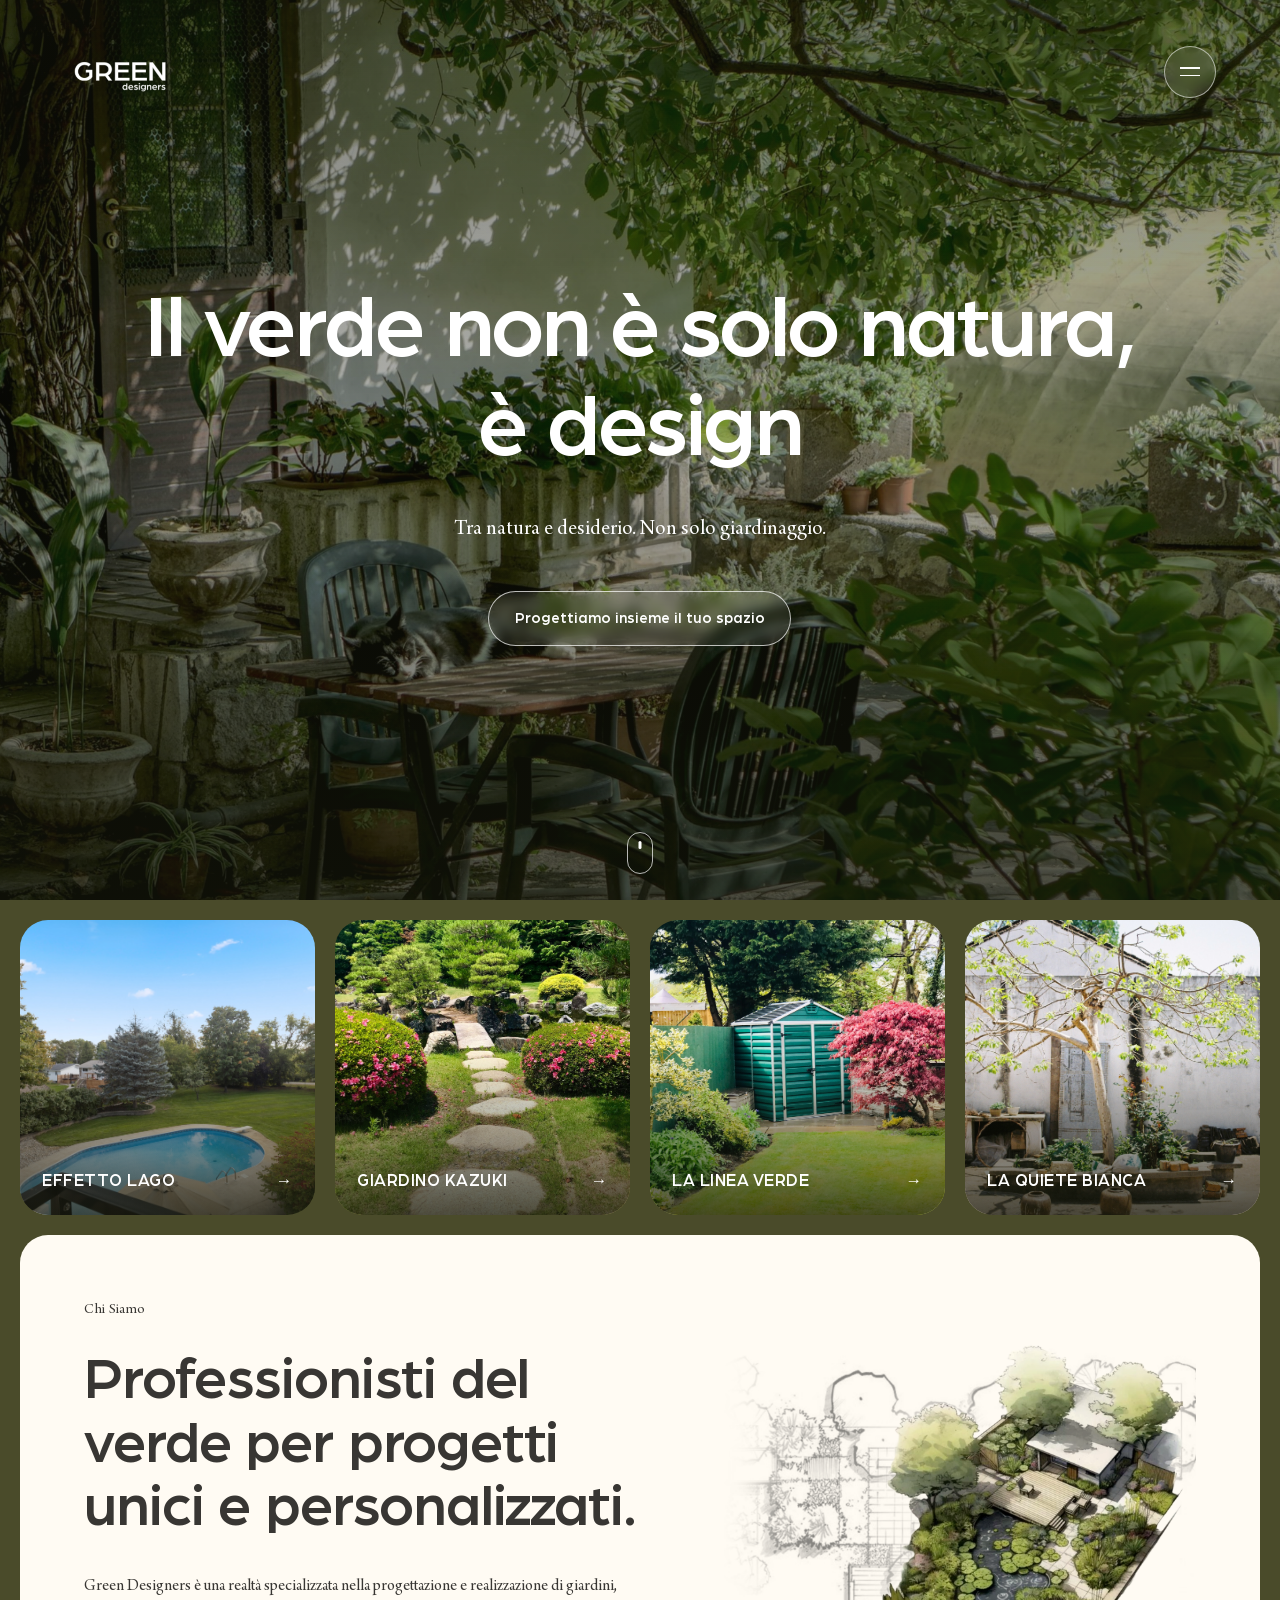
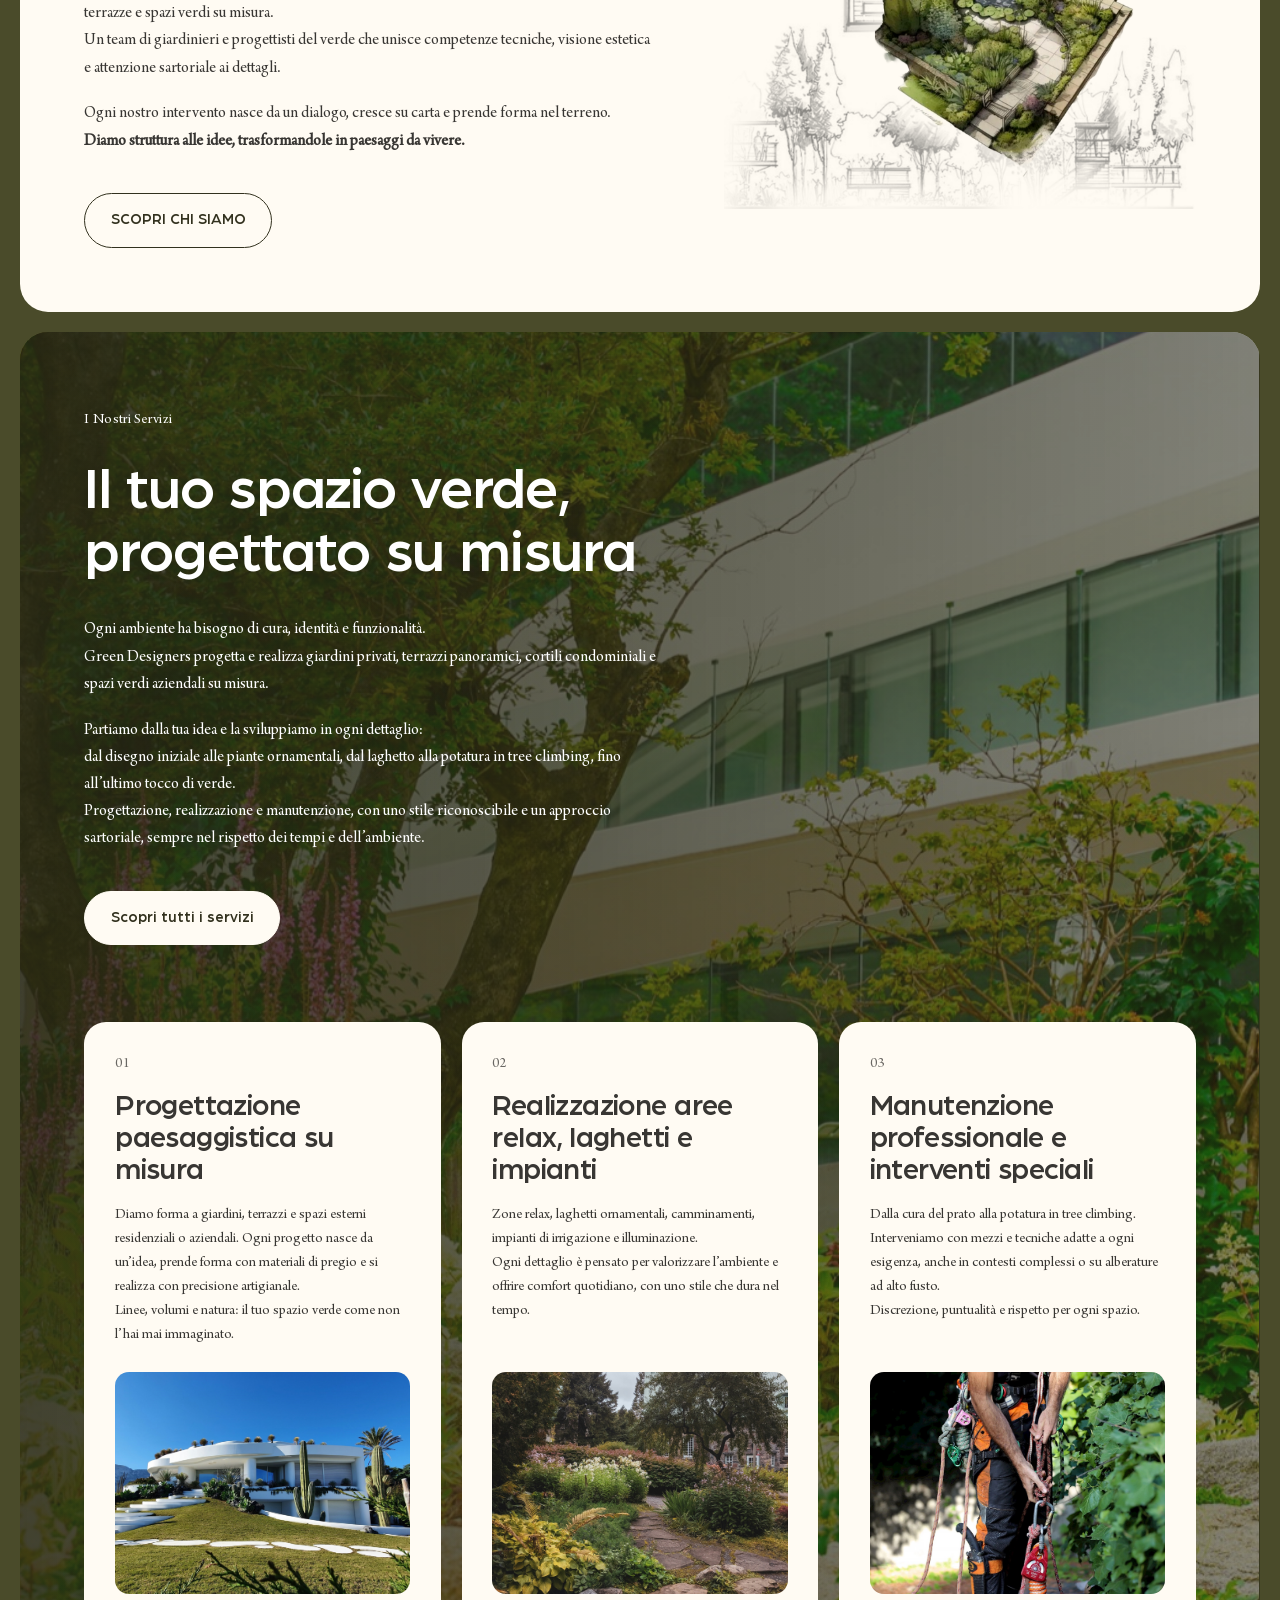
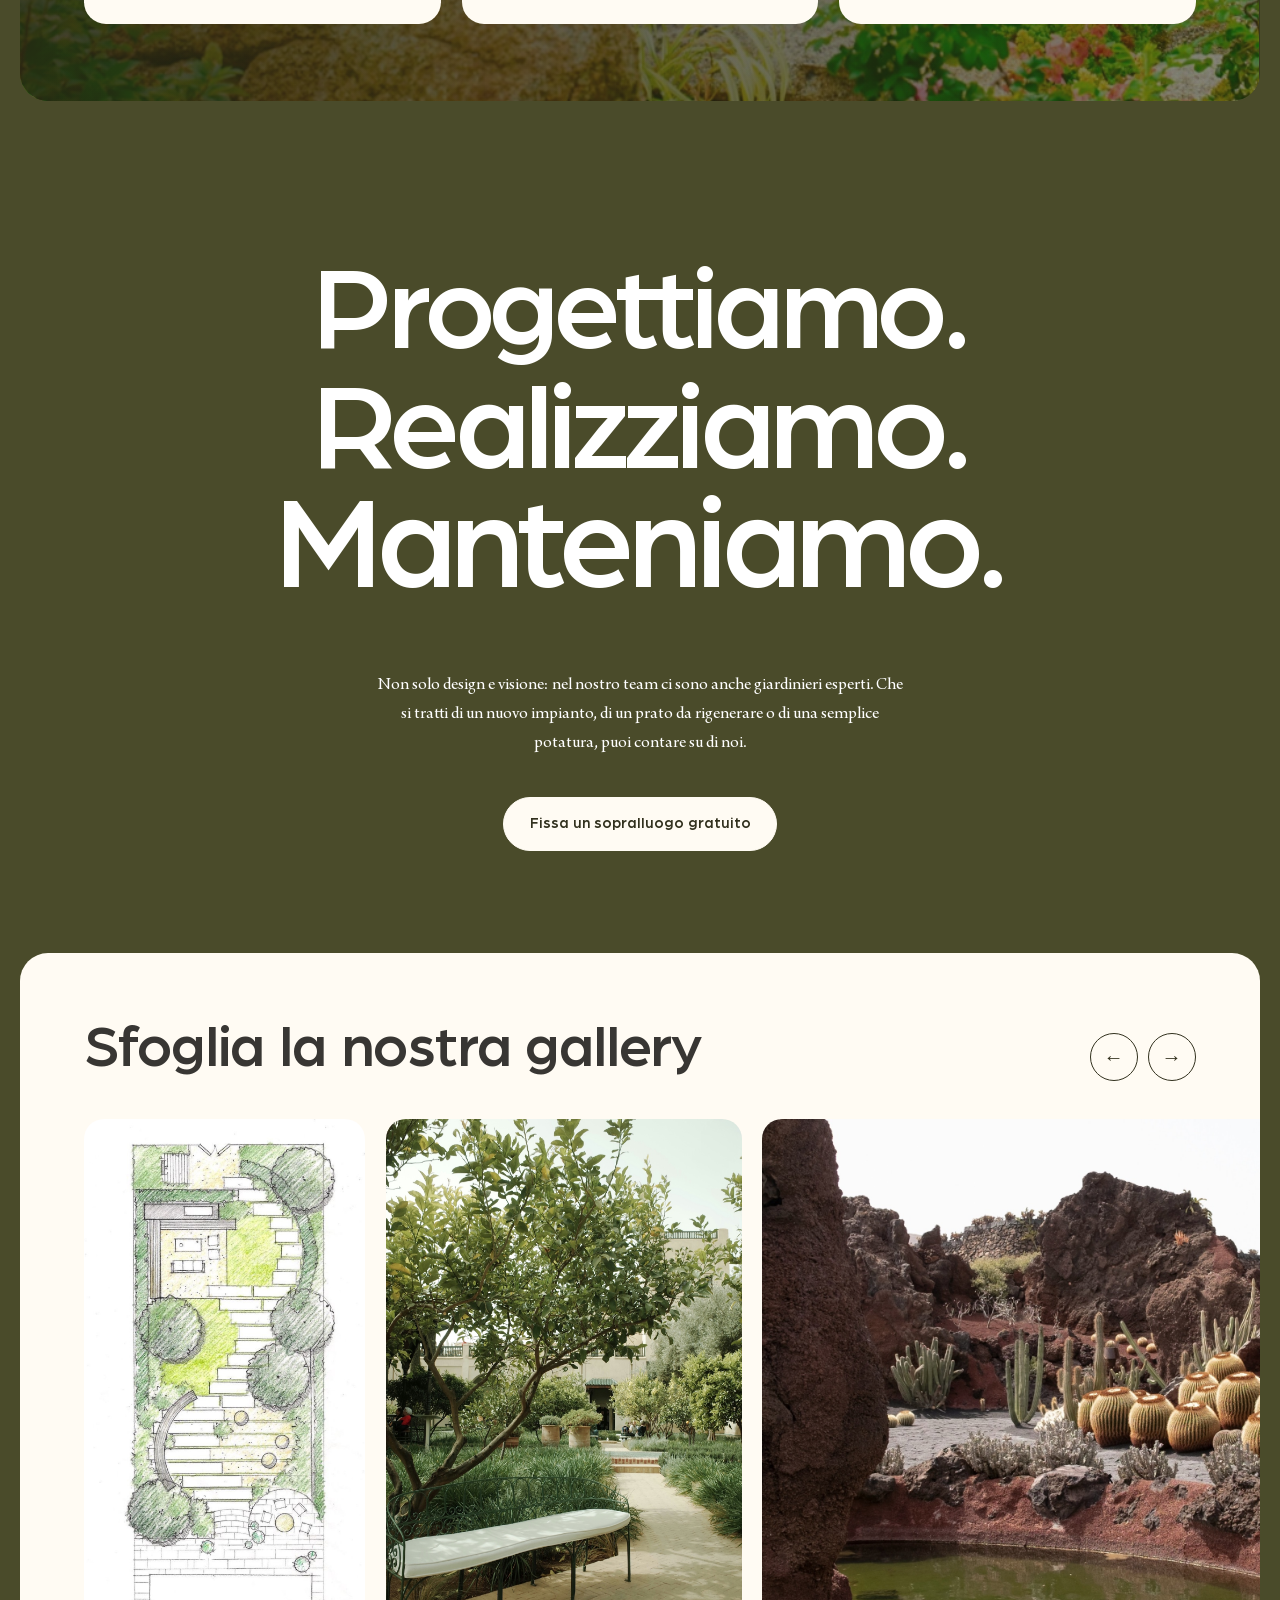
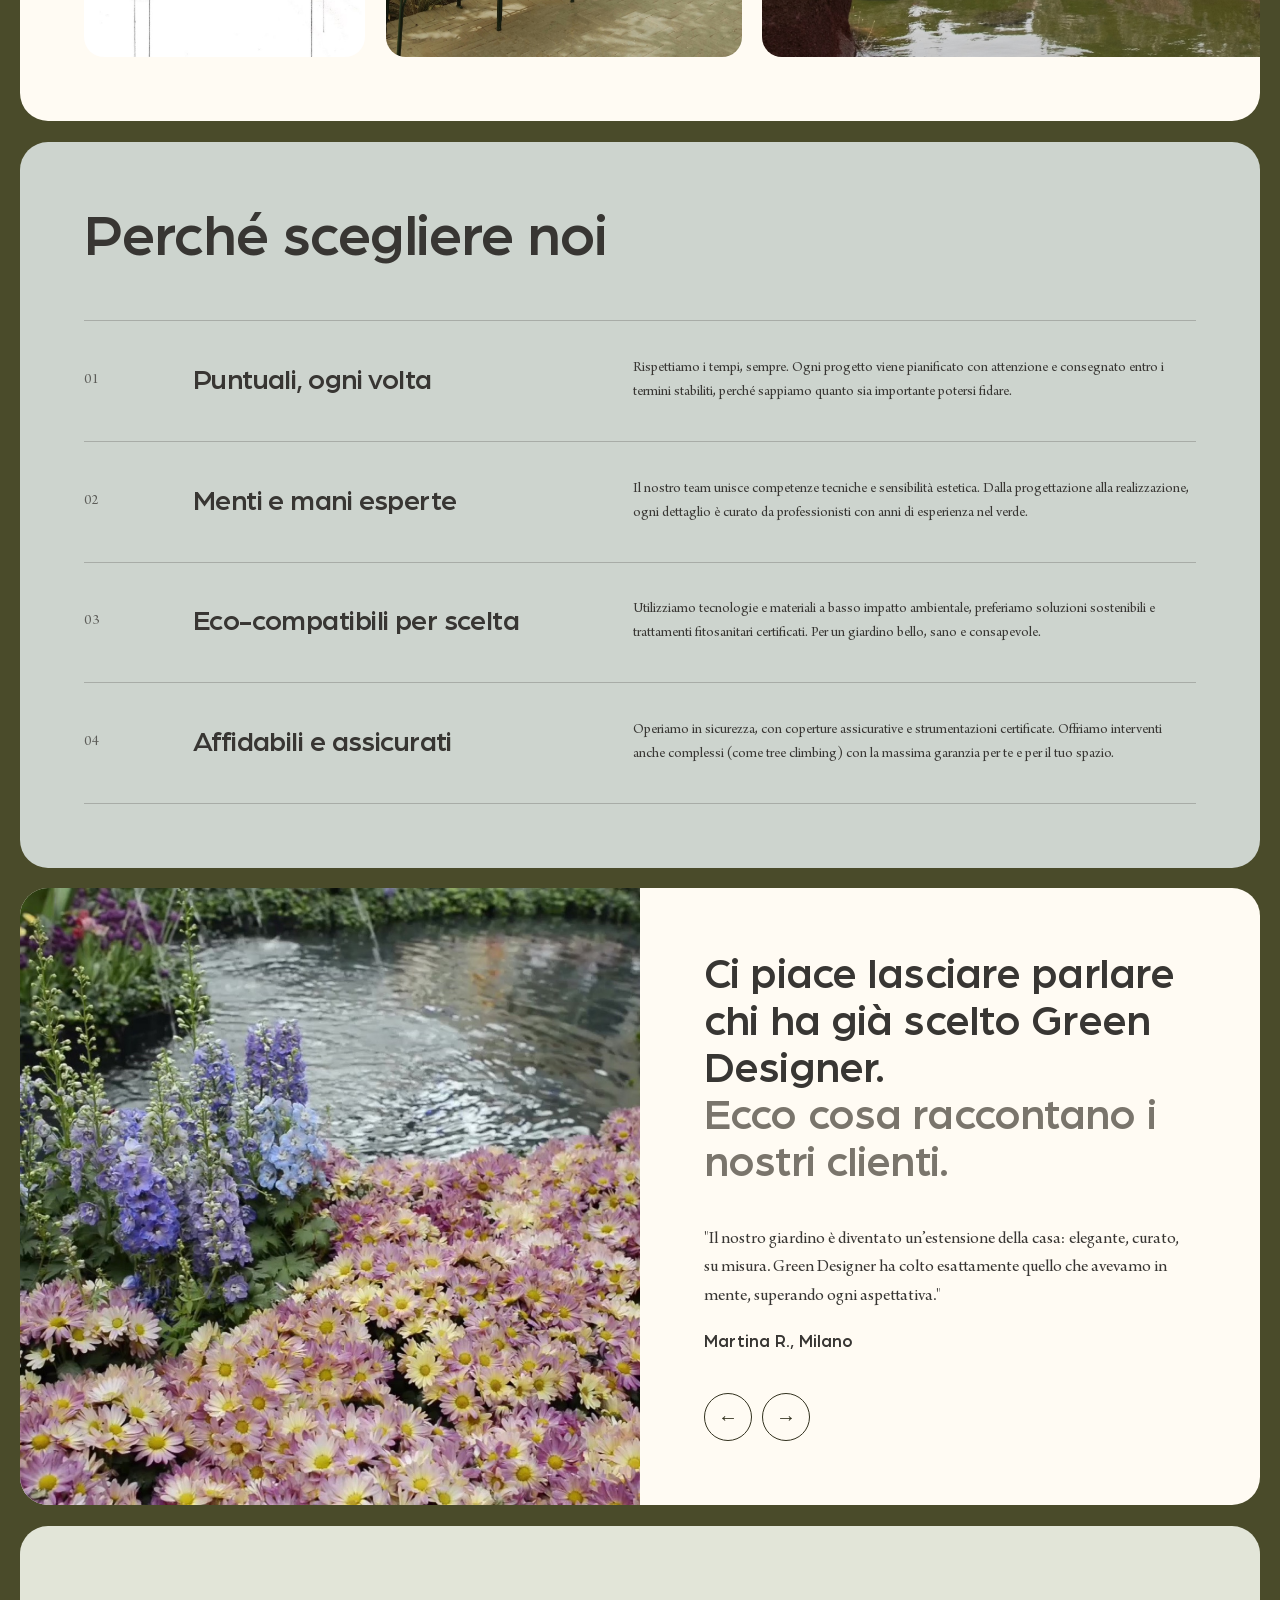
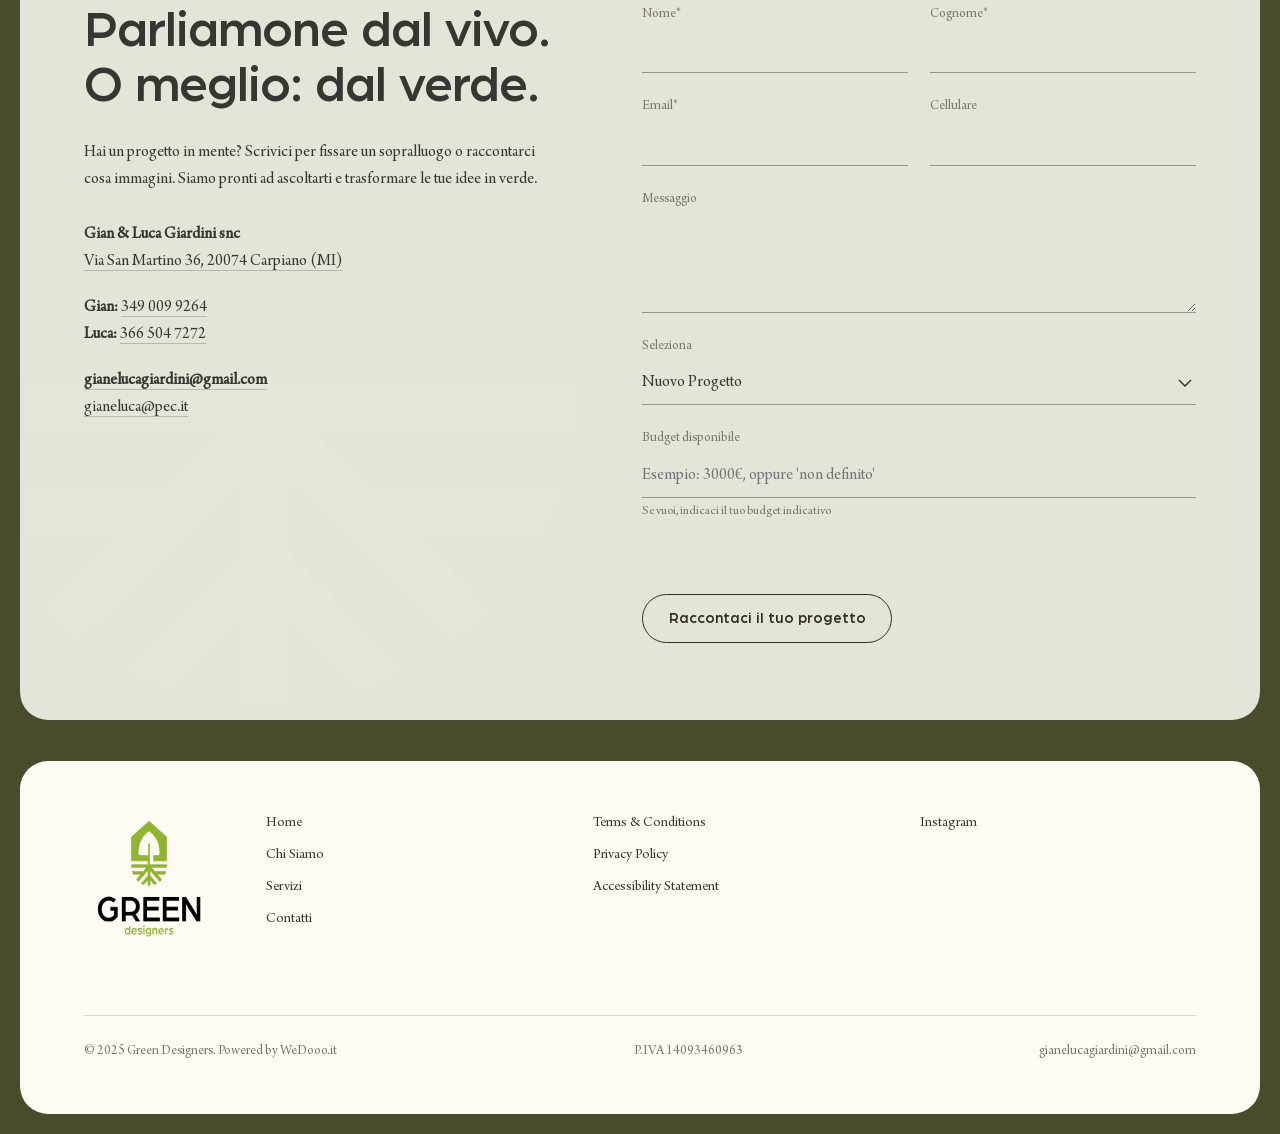
==== index.html @ 31ceeb99 "Sito Green Designers: copia modernizzata del sito Wix Co-Authored-By: Claude Sonnet 5.5 <noreply@ant" ====
<!doctype html>
<html lang="it">
<head>
<meta charset="utf-8">
<meta name="viewport" content="width=device-width, initial-scale=1">
<title>Home | Gian&amp;Luca Green Designers</title>
<meta name="description" content="Il verde non è solo natura, è design. Progettazione, realizzazione e manutenzione di giardini, terrazze e spazi verdi su misura a Milano e provincia.">
<meta name="theme-color" content="#32311e">
<meta property="og:title" content="Home | Gian&amp;Luca Green Designers">
<meta property="og:description" content="Il verde non è solo natura, è design. Progettazione, realizzazione e manutenzione di giardini, terrazze e spazi verdi su misura a Milano e provincia.">
<meta property="og:type" content="website">
<meta property="og:locale" content="it_IT">
<link rel="icon" type="image/png" href="assets/img/logo-colori.png">
<link rel="preload" href="assets/fonts/arboria-medium.woff2" as="font" type="font/woff2" crossorigin>
<link rel="preload" href="assets/fonts/arno-pro-subhead.woff2" as="font" type="font/woff2" crossorigin>
<link rel="stylesheet" href="assets/css/style.css">
</head>
<body class="home">
<a class="skip" href="#main">Passa al contenuto principale</a>

<header class="site-header" data-header>
  <a class="brand" href="index.html" aria-label="Green Designers – Home"><img src="assets/img/logo-bianco.png" alt="Green Designers" width="237" height="237"></a>
  <button class="burger" type="button" aria-label="Apri il menu" aria-expanded="false" aria-controls="menu" data-burger><span></span><span></span></button>
</header>
<nav class="menu" id="menu" aria-label="Menu principale" aria-hidden="true" data-menu>
  <ul>
    <li style="--i:0"><a href="index.html" aria-current="page">Home</a></li>
    <li style="--i:1"><a href="chi-siamo.html">Chi Siamo</a></li>
    <li style="--i:2"><a href="servizi.html">Servizi</a></li>
    <li style="--i:3"><a href="contatti.html">Contatti</a></li>
  </ul>
  <div class="menu-foot">
    <a href="tel:+393490099264">Gian · 349 009 9264</a>
    <a href="tel:+393665047272">Luca · 366 504 7272</a>
    <a href="mailto:gianelucagiardini@gmail.com">gianelucagiardini@gmail.com</a>
  </div>
</nav>
<main id="main">

<section class="hero" data-hero>
  <img class="hero-bg" src="assets/img/hero.jpg" alt="" fetchpriority="high" data-parallax="0.25">
  <div class="hero-shade"></div>
  <div class="hero-in">
    <h1><span class="line"><span>Il verde non è solo natura,</span></span> <span class="line"><span>è design</span></span></h1>
    <p class="hero-sub">Tra natura e desiderio. Non solo giardinaggio.</p>
    <a class="btn btn-outline" href="#contatti">Progettiamo insieme il tuo spazio</a>
  </div>
  <a class="scroll-cue" href="#progetti" aria-label="Scorri verso il basso"><span></span></a>
</section>

<section class="projects" id="progetti">
  <ul class="project-grid">
    <li data-reveal style="--d:0ms"><a class="project-card" href="progetti/effetto-lago.html"><img src="assets/img/progetto-effetto-lago.jpg" alt="Piscina interrata immersa nel giardino di una villa" loading="lazy"><span class="project-label">EFFETTO LAGO</span></a></li>
    <li data-reveal style="--d:90ms"><a class="project-card" href="progetti/giardino-kazuki.html"><img src="assets/img/progetto-giardino-kazuki.jpg" alt="Camminamento di pietre in un giardino di ispirazione giapponese" loading="lazy"><span class="project-label">GIARDINO KAZUKI</span></a></li>
    <li data-reveal style="--d:180ms"><a class="project-card" href="progetti/la-linea-verde.html"><img src="assets/img/progetto-linea-verde.jpg" alt="Giardino residenziale con casetta verde, acero rosso e aiuola" loading="lazy"><span class="project-label">LA LINEA VERDE</span></a></li>
    <li data-reveal style="--d:270ms"><a class="project-card" href="progetti/la-quiete-bianca.html"><img src="assets/img/progetto-quiete-bianca.jpg" alt="Corte rurale con muri bianchi, vasi e anfore" loading="lazy"><span class="project-label">LA QUIETE BIANCA</span></a></li>
  </ul>
</section>

<section class="about" id="chi-siamo">
  <div class="about-card">
    <div class="about-text">
      <p class="eyebrow" data-reveal>Chi Siamo</p>
      <h2 class="display" data-reveal style="--d:80ms">Professionisti del verde per progetti unici e personalizzati.</h2>
      <div class="prose" data-reveal style="--d:160ms">
        <p>Green Designers è una realtà specializzata nella progettazione e realizzazione di giardini, terrazze e spazi verdi su misura.<br>Un team di giardinieri e progettisti del verde che unisce competenze tecniche, visione estetica e attenzione sartoriale ai dettagli.</p>
        <p>Ogni nostro intervento nasce da un dialogo, cresce su carta e prende forma nel terreno.<br><strong>Diamo struttura alle idee, trasformandole in paesaggi da vivere.</strong></p>
      </div>
      <a class="btn btn-outline-dark" href="chi-siamo.html" data-reveal style="--d:240ms">SCOPRI CHI SIAMO</a>
    </div>
    <figure class="about-art" data-reveal><img src="assets/img/schizzo-progetto.png" alt="Schizzo acquerellato del progetto di un giardino" loading="lazy"></figure>
  </div>
</section>

<section class="services" id="servizi">
  <img class="services-bg" src="assets/img/servizi-sfondo.jpg" alt="" loading="lazy" data-parallax="0.12">
  <div class="services-shade"></div>
  <div class="services-in">
    <div class="services-head">
      <p class="eyebrow" data-reveal>I Nostri Servizi</p>
      <h2 class="display" data-reveal style="--d:80ms">Il tuo spazio verde, progettato su misura</h2>
      <div class="prose" data-reveal style="--d:160ms">
        <p>Ogni ambiente ha bisogno di cura, identità e funzionalità.<br>Green Designers progetta e realizza giardini privati, terrazzi panoramici, cortili condominiali e spazi verdi aziendali su misura.</p>
        <p>Partiamo dalla tua idea e la sviluppiamo in ogni dettaglio:<br>dal disegno iniziale alle piante ornamentali, dal laghetto alla potatura in tree climbing, fino all’ultimo tocco di verde.<br>Progettazione, realizzazione e manutenzione, con uno stile riconoscibile e un approccio sartoriale, sempre nel rispetto dei tempi e dell’ambiente.</p>
      </div>
      <a class="btn btn-light" href="servizi.html" data-reveal style="--d:240ms">Scopri tutti i servizi</a>
    </div>
    <div class="service-cards">
      <article class="service-card" data-reveal>
        <span class="num">01</span>
        <h3>Progettazione paesaggistica su misura</h3>
        <p>Diamo forma a giardini, terrazzi e spazi esterni residenziali o aziendali. Ogni progetto nasce da un’idea, prende forma con materiali di pregio e si realizza con precisione artigianale.<br>Linee, volumi e natura: il tuo spazio verde come non l’hai mai immaginato.</p>
        <img src="assets/img/card-progettazione.jpg" alt="Villa moderna con giardino progettato su misura" loading="lazy">
      </article>
      <article class="service-card" data-reveal style="--d:100ms">
        <span class="num">02</span>
        <h3>Realizzazione aree relax, laghetti e impianti</h3>
        <p>Zone relax, laghetti ornamentali, camminamenti, impianti di irrigazione e illuminazione.<br>Ogni dettaglio è pensato per valorizzare l’ambiente e offrire comfort quotidiano, con uno stile che dura nel tempo.</p>
        <img src="assets/img/card-relax.jpg" alt="Sentiero in pietra tra aiuole fiorite" loading="lazy">
      </article>
      <article class="service-card" data-reveal style="--d:200ms">
        <span class="num">03</span>
        <h3>Manutenzione professionale e interventi speciali</h3>
        <p>Dalla cura del prato alla potatura in tree climbing. Interveniamo con mezzi e tecniche adatte a ogni esigenza, anche in contesti complessi o su alberature ad alto fusto.<br>Discrezione, puntualità e rispetto per ogni spazio.</p>
        <img src="assets/img/card-tree-climbing.jpg" alt="Operatore in tree climbing con imbracatura" loading="lazy">
      </article>
    </div>
  </div>
</section>

<section class="trio" data-trio>
  <div class="trio-words" aria-label="Progettiamo. Realizziamo. Manteniamo.">
    <h2 class="t1" data-trio-line>Progettiamo.</h2>
    <h2 class="t2" data-trio-line>Realizziamo.</h2>
    <h2 class="t3" data-trio-line>Manteniamo.</h2>
  </div>
  <p class="trio-text" data-reveal>Non solo design e visione: nel nostro team ci sono anche giardinieri esperti. Che si tratti di un nuovo impianto, di un prato da rigenerare o di una semplice potatura, puoi contare su di noi.</p>
  <a class="btn btn-light" href="#contatti" data-reveal style="--d:100ms">Fissa un sopralluogo gratuito</a>
</section>

<section class="gallery" id="gallery">
  <div class="gallery-head">
    <h2 class="display" data-reveal>Sfoglia la nostra gallery</h2>
    <div class="arrows">
      <button type="button" class="arrow" aria-label="Foto precedenti" data-gprev>←</button>
      <button type="button" class="arrow" aria-label="Foto successive" data-gnext>→</button>
    </div>
  </div>
  <div class="gallery-track" data-gallery tabindex="0" aria-label="Galleria di giardini realizzati">
    <figure><img src="assets/img/gallery-01.jpg" alt="Giardino realizzato da Green Designers, foto 1" loading="lazy" draggable="false"></figure>
    <figure><img src="assets/img/gallery-02.jpg" alt="Giardino realizzato da Green Designers, foto 2" loading="lazy" draggable="false"></figure>
    <figure><img src="assets/img/gallery-03.jpg" alt="Giardino realizzato da Green Designers, foto 3" loading="lazy" draggable="false"></figure>
    <figure><img src="assets/img/gallery-04.jpg" alt="Giardino realizzato da Green Designers, foto 4" loading="lazy" draggable="false"></figure>
    <figure><img src="assets/img/gallery-05.jpg" alt="Giardino realizzato da Green Designers, foto 5" loading="lazy" draggable="false"></figure>
    <figure><img src="assets/img/gallery-06.jpg" alt="Giardino realizzato da Green Designers, foto 6" loading="lazy" draggable="false"></figure>
    <figure><img src="assets/img/gallery-07.jpg" alt="Giardino realizzato da Green Designers, foto 7" loading="lazy" draggable="false"></figure>
    <figure><img src="assets/img/gallery-08.jpg" alt="Giardino realizzato da Green Designers, foto 8" loading="lazy" draggable="false"></figure>
    <figure><img src="assets/img/gallery-09.jpg" alt="Giardino realizzato da Green Designers, foto 9" loading="lazy" draggable="false"></figure>
    <figure><img src="assets/img/gallery-10.jpg" alt="Giardino realizzato da Green Designers, foto 10" loading="lazy" draggable="false"></figure>
    <figure><img src="assets/img/gallery-11.jpg" alt="Giardino realizzato da Green Designers, foto 11" loading="lazy" draggable="false"></figure>
  </div>
</section>

<section class="why" id="perche">
  <h2 class="display" data-reveal>Perché scegliere noi</h2>
  <ol class="why-list">
    <li data-reveal><span class="num">01</span><h3>Puntuali, ogni volta</h3><p>Rispettiamo i tempi, sempre. Ogni progetto viene pianificato con attenzione e consegnato entro i termini stabiliti, perché sappiamo quanto sia importante potersi fidare.</p></li>
    <li data-reveal><span class="num">02</span><h3>Menti e mani esperte</h3><p>Il nostro team unisce competenze tecniche e sensibilità estetica. Dalla progettazione alla realizzazione, ogni dettaglio è curato da professionisti con anni di esperienza nel verde.</p></li>
    <li data-reveal><span class="num">03</span><h3>Eco-compatibili per scelta</h3><p>Utilizziamo tecnologie e materiali a basso impatto ambientale, preferiamo soluzioni sostenibili e trattamenti fitosanitari certificati. Per un giardino bello, sano e consapevole.</p></li>
    <li data-reveal><span class="num">04</span><h3>Affidabili e assicurati</h3><p>Operiamo in sicurezza, con coperture assicurative e strumentazioni certificate. Offriamo interventi anche complessi (come tree climbing) con la massima garanzia per te e per il tuo spazio.</p></li>
  </ol>
</section>

<section class="testimonials">
  <div class="testi-media">
    <video src="assets/video/fiori.mp4" poster="assets/img/fiori-poster.jpg" autoplay muted loop playsinline preload="metadata" aria-hidden="true"></video>
  </div>
  <div class="testi-body">
    <h2 class="display" data-reveal>Ci piace lasciare parlare chi ha già scelto Green Designer.<br><span>Ecco cosa raccontano i nostri clienti.</span></h2>
    <div class="quote-slider" data-quotes>
      <blockquote class="quote is-active">
        <p>"Il nostro giardino è diventato un’estensione della casa: elegante, curato, su misura. Green Designer ha colto esattamente quello che avevamo in mente, superando ogni aspettativa."</p>
        <footer>Martina R., Milano</footer>
      </blockquote>
    </div>
    <div class="arrows">
      <button type="button" class="arrow" aria-label="Recensione precedente" data-qprev>←</button>
      <button type="button" class="arrow" aria-label="Recensione successiva" data-qnext>→</button>
    </div>
  </div>
</section>


<section class="contact" id="contatti">
  <img class="contact-mark" src="assets/img/logo-filigrana.png" alt="" loading="lazy" aria-hidden="true">
  <div class="contact-in">
    <div class="contact-text" data-reveal>
      <h2>Parliamone dal vivo.<br>O meglio: dal verde.</h2>
      <p>Hai un progetto in mente? Scrivici per fissare un sopralluogo o raccontarci cosa immagini. Siamo pronti ad ascoltarti e trasformare le tue idee in verde.</p>
      <address>
        <p><strong>Gian &amp; Luca Giardini snc</strong><br><a href="https://www.google.com/maps/place/Via+S.+Martino,+36,+20074+Carpiano+MI/@45.3411237,9.2703061,17z" target="_blank" rel="noopener">Via San Martino 36, 20074 Carpiano (MI)</a></p>
        <p><strong>Gian:</strong> <a href="tel:+393490099264">349 009 9264</a><br><strong>Luca:</strong> <a href="tel:+393665047272">366 504 7272</a></p>
        <p><a href="mailto:gianelucagiardini@gmail.com?subject=Progetto%20-%20Richiesta%20preventivo"><strong>gianelucagiardini@gmail.com</strong></a><br><a href="mailto:gianeluca@pec.it?subject=Richiesta%20informazioni">gianeluca@pec.it</a></p>
      </address>
    </div>
    <div class="contact-form" data-reveal>
<form class="form" data-form novalidate>
  <div class="row">
    <label class="field"><span>Nome*</span><input type="text" name="nome" autocomplete="given-name" required></label>
    <label class="field"><span>Cognome*</span><input type="text" name="cognome" autocomplete="family-name" required></label>
  </div>
  <div class="row">
    <label class="field"><span>Email*</span><input type="email" name="email" autocomplete="email" required></label>
    <label class="field"><span>Cellulare</span><input type="tel" name="cellulare" autocomplete="tel"></label>
  </div>
  <label class="field"><span>Messaggio</span><textarea name="messaggio" rows="3"></textarea></label>
  <label class="field"><span>Seleziona</span>
    <select name="tipo">
      <option>Nuovo Progetto</option>
      <option>Progettazione paesaggistica e su misura</option>
      <option>Realizzazione laghetti, camminamenti e aree relax</option>
      <option>Manutenzione ordinaria e straordinaria</option>
      <option>Abbattimenti e potature speciali in tree climbing</option>
      <option>Trattamenti fitosanitari certificati</option>
      <option>Posa e fornitura di piante ornamentali</option>
      <option>Impianti di irrigazione e illuminazione</option>
      <option>Altro</option>
    </select>
  </label>
  <label class="field"><span>Budget disponibile</span><input type="text" name="budget" placeholder="Esempio: 3000€, oppure 'non definito'"><small>Se vuoi, indicaci il tuo budget indicativo</small></label>
  <p class="form-msg" role="status" aria-live="polite" data-formmsg></p>
  <button class="btn btn-outline-dark" type="submit">Raccontaci il tuo progetto</button>
</form></div>
  </div>
</section>

</main>

<footer class="footer">
  <div class="footer-card">
    <a class="footer-logo" href="index.html" aria-label="Green Designers – Home"><img src="assets/img/logo-colori.png" alt="Green Designers" width="152" height="152" loading="lazy"></a>
    <ul class="footer-col">
      <li><a href="index.html">Home</a></li><li><a href="chi-siamo.html">Chi Siamo</a></li><li><a href="servizi.html">Servizi</a></li><li><a href="contatti.html">Contatti</a></li>
    </ul>
    <ul class="footer-col">
      <li><a href="terms-and-conditions.html">Terms &amp; Conditions</a></li>
      <li><a href="privacy-policy.html">Privacy Policy</a></li>
      <li><a href="accessibility-statement.html">Accessibility Statement</a></li>
    </ul>
    <ul class="footer-col">
      <li><a href="https://www.instagram.com/" target="_blank" rel="noopener">Instagram</a></li>
    </ul>
    <div class="footer-legal">
      <span>© 2025 Green Designers. Powered by <a href="https://www.wedooo.it/" target="_blank" rel="noopener">WeDooo.it</a></span>
      <span>P.IVA 14093460963</span>
      <a href="mailto:gianelucagiardini@gmail.com">gianelucagiardini@gmail.com</a>
    </div>
  </div>
</footer>
<script src="assets/js/main.js" defer></script>
</body>
</html>
---- assets/css/style.css ----
@font-face{font-family:"Arboria";src:url("../fonts/arboria-medium.woff2") format("woff2");font-weight:500;font-display:swap}
@font-face{font-family:"Arno Pro";src:url("../fonts/arno-pro-subhead.woff2") format("woff2");font-weight:400;font-display:swap}

:root{
  --olive:#32311e; --olive-2:#4a4b2a; --cream:#fffbf3; --sand:#f0e8db;
  --sage:#cdd4ce; --sage-l:#e2e5d8; --ink:#383633; --muted:#7a756c; --leaf:#6fa53a;
  --head:"Arboria","Helvetica Neue",Helvetica,Arial,sans-serif;
  --body:"Arno Pro","Iowan Old Style",Georgia,"Times New Roman",serif;
  --r:28px; --gap:clamp(12px,1.6vw,22px); --pad:clamp(22px,5vw,72px);
  --ease:cubic-bezier(.2,.7,.2,1);
}
*,*::before,*::after{box-sizing:border-box}
html{scroll-behavior:smooth;-webkit-text-size-adjust:100%}
body{margin:0;background:var(--olive-2);color:var(--ink);font-family:var(--body);font-size:clamp(17px,1.25vw,20px);line-height:1.6;overflow-x:hidden}
body.menu-open{overflow:hidden}
img,video{display:block;max-width:100%}
a{color:inherit}
h1,h2,h3,p,ul,ol,figure,blockquote,address{margin:0}
ul,ol{padding:0;list-style:none}
address{font-style:normal}
:focus-visible{outline:2px solid var(--leaf);outline-offset:3px;border-radius:4px}
.skip{position:fixed;left:12px;top:-60px;z-index:200;background:var(--cream);padding:10px 16px;border-radius:99px;font-family:var(--head);font-size:14px;transition:top .2s}
.skip:focus{top:12px}

/* tipografia */
.display,h1,h2,h3{font-family:var(--head);font-weight:500;letter-spacing:-.02em;line-height:1.08}
.display{font-size:clamp(34px,4.6vw,68px)}
.eyebrow{font-family:var(--body);font-size:clamp(15px,1.1vw,18px);letter-spacing:.02em;margin-bottom:clamp(14px,2vw,26px)}
.prose p+p{margin-top:1.1em}
.prose{max-width:34em}
.num{font-family:var(--body);font-size:15px;opacity:.75;letter-spacing:.06em}

/* bottoni */
.btn{display:inline-flex;align-items:center;gap:.6em;font-family:var(--head);font-size:15px;padding:.95em 1.7em;border-radius:99px;text-decoration:none;border:1px solid currentColor;cursor:pointer;background:none;transition:background .35s var(--ease),color .35s var(--ease),transform .35s var(--ease),border-color .35s}
.btn:hover{transform:translateY(-2px)}
.btn-outline{color:#fff;border-color:rgba(255,255,255,.7);backdrop-filter:blur(6px);background:rgba(255,255,255,.06)}
.btn-outline:hover{background:#fff;color:var(--olive)}
.btn-outline-dark{color:var(--olive);border-color:var(--olive)}
.btn-outline-dark:hover{background:var(--olive);color:var(--cream)}
.btn-light{background:var(--cream);color:var(--olive);border-color:var(--cream)}
.btn-light:hover{background:var(--sage);border-color:var(--sage)}

/* header + menu */
.site-header{position:fixed;inset:0 0 auto 0;z-index:100;display:flex;justify-content:space-between;align-items:center;padding:14px var(--pad);transition:background .4s,backdrop-filter .4s,padding .4s,transform .5s var(--ease)}
.site-header.is-solid{background:rgba(50,49,30,.82);backdrop-filter:blur(14px);padding-block:8px}
.site-header.is-hidden{transform:translateY(-100%)}
.brand img{width:clamp(96px,9vw,128px);height:auto;transition:width .4s}
.is-solid .brand img{width:clamp(80px,7vw,100px)}
.burger{width:52px;height:52px;border-radius:50%;border:1px solid rgba(255,255,255,.55);background:rgba(255,255,255,.08);backdrop-filter:blur(6px);display:grid;place-content:center;gap:6px;cursor:pointer;z-index:120;transition:background .3s}
.burger:hover{background:rgba(255,255,255,.2)}
.burger span{display:block;width:20px;height:1.5px;background:#fff;transition:transform .4s var(--ease)}
.menu-open .burger span:first-child{transform:translateY(3.75px) rotate(45deg)}
.menu-open .burger span:last-child{transform:translateY(-3.75px) rotate(-45deg)}
.menu-open .site-header{background:none;backdrop-filter:none}
.menu{position:fixed;inset:0;z-index:110;background:var(--olive);color:var(--cream);display:flex;flex-direction:column;justify-content:center;padding:var(--pad);clip-path:circle(0 at calc(100% - 52px) 40px);visibility:hidden;transition:clip-path .7s var(--ease),visibility 0s .7s}
.menu-open .menu{clip-path:circle(150% at calc(100% - 52px) 40px);visibility:visible;transition:clip-path .7s var(--ease)}
.menu ul{display:grid;gap:clamp(4px,1.4vh,14px)}
.menu li{overflow:hidden}
.menu li a{display:inline-block;font-family:var(--head);font-size:clamp(40px,9vw,110px);letter-spacing:-.03em;line-height:1.1;text-decoration:none;transform:translateY(110%);transition:transform .8s var(--ease),color .3s;transition-delay:calc(var(--i)*70ms + 150ms)}
.menu-open .menu li a{transform:none}
.menu li a:hover,.menu li a[aria-current]{color:var(--leaf)}
.menu-foot{margin-top:clamp(28px,6vh,64px);display:flex;flex-wrap:wrap;gap:8px 32px;font-size:17px;opacity:.85}
.menu-foot a{text-decoration:none}.menu-foot a:hover{text-decoration:underline}

/* reveal */
[data-reveal]{opacity:0;transform:translateY(34px);transition:opacity .9s var(--ease),transform .9s var(--ease);transition-delay:var(--d,0ms)}
[data-reveal].in{opacity:1;transform:none}

/* hero */
.hero{position:relative;min-height:100svh;display:grid;place-items:center;text-align:center;color:#fff;overflow:hidden;isolation:isolate}
.hero-bg{position:absolute;inset:-8% 0;width:100%;height:116%;object-fit:cover;z-index:-2;animation:kb 22s ease-out both;will-change:transform}
@keyframes kb{from{scale:1.12}to{scale:1}}
.hero-shade{position:absolute;inset:0;z-index:-1;background:linear-gradient(180deg,rgba(20,22,10,.55),rgba(20,22,10,.35) 45%,rgba(20,22,10,.7))}
.hero-in{padding:120px var(--pad) 90px;max-width:1200px}
.hero h1{font-size:clamp(42px,7vw,104px);letter-spacing:-.035em;line-height:1.02}
.hero h1 .line{display:block;overflow:hidden;padding-bottom:.08em}
.hero h1 .line>span{display:inline-block;transform:translateY(105%);animation:rise 1.1s var(--ease) .25s forwards}
.hero h1 .line:nth-child(2)>span{animation-delay:.4s}
@keyframes rise{to{transform:none}}
.hero-sub{margin:clamp(18px,2.6vw,32px) 0 clamp(26px,3.4vw,44px);font-size:clamp(17px,1.7vw,24px);opacity:0;animation:fade 1s ease .9s forwards}
.hero .btn{opacity:0;animation:fade 1s ease 1.1s forwards}
@keyframes fade{to{opacity:1}}
.scroll-cue{position:absolute;bottom:26px;left:50%;width:26px;height:42px;border:1.5px solid rgba(255,255,255,.7);border-radius:20px;translate:-50% 0}
.scroll-cue span{position:absolute;left:50%;top:8px;width:3px;height:8px;border-radius:3px;background:#fff;translate:-50% 0;animation:cue 1.8s ease-in-out infinite}
@keyframes cue{0%{opacity:0;transform:translateY(0)}30%{opacity:1}100%{opacity:0;transform:translateY(14px)}}

/* progetti */
.projects{padding:var(--gap)}
.project-grid{display:grid;grid-template-columns:repeat(4,1fr);gap:var(--gap)}
.project-card{position:relative;display:block;aspect-ratio:1;border-radius:var(--r);overflow:hidden;color:#fff;text-decoration:none;isolation:isolate}
.project-card img{width:100%;height:100%;object-fit:cover;transition:transform 1.2s var(--ease)}
.project-card::after{content:"";position:absolute;inset:0;background:linear-gradient(180deg,transparent 45%,rgba(20,22,10,.75));transition:opacity .4s}
.project-label{position:absolute;left:22px;right:22px;bottom:20px;z-index:2;font-family:var(--head);font-size:clamp(15px,1.3vw,19px);letter-spacing:.03em;display:flex;justify-content:space-between;align-items:center;gap:10px}
.project-label::after{content:"→";transition:transform .4s var(--ease);flex:none}
.project-card:hover img{transform:scale(1.08)}
.project-card:hover .project-label::after{transform:translateX(6px)}

/* chi siamo */
.about{padding:0 var(--gap) var(--gap)}
.about-card{background:var(--cream);border-radius:var(--r);display:grid;grid-template-columns:1.1fr .9fr;gap:var(--pad);align-items:center;padding:clamp(28px,5vw,80px) var(--pad);overflow:hidden}
.about-text .display{margin-bottom:clamp(20px,2.6vw,36px);max-width:15em}
.about-text .prose{margin-bottom:clamp(24px,3vw,40px)}
.about-art img{width:100%;max-width:560px;margin-inline:auto;mix-blend-mode:multiply}

/* servizi home */
.services{position:relative;color:#fff;isolation:isolate;overflow:hidden;margin:0 var(--gap);border-radius:var(--r)}
.services-bg{position:absolute;inset:-10% 0;width:100%;height:120%;object-fit:cover;z-index:-2;will-change:transform}
.services-shade{position:absolute;inset:0;z-index:-1;background:linear-gradient(90deg,rgba(40,40,20,.88),rgba(40,40,20,.55))}
.services-in{padding:clamp(40px,6vw,96px) var(--pad)}
.services-head{max-width:760px}
.services-head .display{margin-bottom:clamp(20px,2.4vw,34px)}
.services-head .prose{margin-bottom:clamp(24px,3vw,40px)}
.service-cards{display:grid;grid-template-columns:repeat(3,1fr);gap:var(--gap);margin-top:clamp(40px,6vw,88px)}
.service-card{background:var(--cream);color:var(--ink);border-radius:22px;padding:clamp(22px,2.4vw,36px);display:flex;flex-direction:column;gap:14px;transition:transform .5s var(--ease),box-shadow .5s}
.service-card:hover{transform:translateY(-8px);box-shadow:0 24px 50px -20px rgba(0,0,0,.5)}
.service-card h3{font-size:clamp(24px,2.3vw,36px);margin-bottom:4px}
.service-card p{font-size:clamp(15px,1.05vw,17px);flex:1}
.service-card img{width:100%;aspect-ratio:4/3;object-fit:cover;border-radius:14px;margin-top:10px}

/* trio */
.trio{padding:clamp(70px,12vw,180px) var(--pad) clamp(50px,8vw,110px);color:#fff;text-align:center}
.trio-words h2{font-size:clamp(44px,9.2vw,150px);letter-spacing:-.045em;line-height:1;transition:transform .2s linear,opacity .2s linear;transform-origin:center}
.trio-words{margin-bottom:clamp(30px,5vw,70px)}
.trio-text{max-width:30em;margin:0 auto clamp(26px,3vw,40px);font-size:clamp(17px,1.4vw,22px);opacity:.92}

/* gallery */
.gallery{background:var(--cream);margin:0 var(--gap);border-radius:var(--r);padding:clamp(34px,5vw,72px) 0 clamp(34px,5vw,72px)}
.gallery-head{display:flex;justify-content:space-between;align-items:end;gap:20px;padding:0 var(--pad);margin-bottom:clamp(24px,3vw,44px)}
.arrows{display:flex;gap:10px}
.arrow{width:48px;height:48px;border-radius:50%;border:1px solid var(--olive);background:none;color:var(--olive);font-size:20px;cursor:pointer;transition:background .3s,color .3s,transform .3s}
.arrow:hover{background:var(--olive);color:var(--cream);transform:scale(1.06)}
.gallery-track{display:flex;gap:var(--gap);overflow-x:auto;scroll-snap-type:x proximity;padding:0 var(--pad);scrollbar-width:none;cursor:grab;scroll-padding-inline:var(--pad)}
.gallery-track::-webkit-scrollbar{display:none}
.gallery-track.drag{cursor:grabbing;scroll-snap-type:none}
.gallery-track figure{flex:none;height:clamp(300px,42vw,620px);scroll-snap-align:start;border-radius:20px;overflow:hidden}
.gallery-track img{height:100%;width:auto;object-fit:cover;transition:transform .8s var(--ease);user-select:none}
.gallery-track figure:hover img{transform:scale(1.04)}

/* perché */
.why{background:var(--sage);margin:var(--gap);border-radius:var(--r);padding:clamp(34px,5vw,80px) var(--pad)}
.why .display{margin-bottom:clamp(24px,4vw,56px)}
.why-list li{display:grid;grid-template-columns:70px 1fr 1.4fr;gap:clamp(12px,3vw,48px);align-items:center;padding:clamp(22px,2.8vw,40px) 0;border-top:1px solid rgba(56,54,51,.25);transition:padding .5s var(--ease)}
.why-list li:last-child{border-bottom:1px solid rgba(56,54,51,.25)}
.why-list li:hover{padding-left:14px}
.why-list h3{font-size:clamp(22px,2.2vw,34px)}
.why-list p{font-size:clamp(15px,1.05vw,17px)}

/* testimonianze */
.testimonials{display:grid;grid-template-columns:1fr 1fr;margin:0 var(--gap);border-radius:var(--r);overflow:hidden;background:var(--cream)}
.testi-media{position:relative;min-height:520px}
.testi-media video{position:absolute;inset:0;width:100%;height:100%;object-fit:cover}
.testi-body{padding:clamp(30px,5vw,80px) var(--pad);display:flex;flex-direction:column;justify-content:center;gap:clamp(24px,3vw,40px)}
.testi-body .display{font-size:clamp(28px,3.4vw,52px)}
.testi-body .display span{color:var(--muted)}
.quote p{font-size:clamp(17px,1.4vw,22px);margin-bottom:16px}
.quote footer{font-family:var(--head);font-size:17px}
.quote{display:none}.quote.is-active{display:block;animation:fade .7s ease both}

/* contatti */
.contact{position:relative;background:var(--sage-l);margin:var(--gap);border-radius:var(--r);overflow:hidden;isolation:isolate}
.contact-mark{position:absolute;left:-6%;bottom:-18%;width:min(640px,60vw);opacity:.07;z-index:-1;pointer-events:none}
.contact-in{display:grid;grid-template-columns:1fr 1.15fr;gap:clamp(30px,6vw,100px);padding:clamp(36px,6vw,96px) var(--pad)}
.contact h1,.contact h2{font-size:clamp(32px,4vw,60px);margin-bottom:clamp(16px,2vw,28px)}
.contact h2 span,.contact h1 span{color:var(--muted)}
.contact-text>p{max-width:28em;margin-bottom:28px}
.contact address p+p{margin-top:1.1em}
.contact address a{text-decoration:none;border-bottom:1px solid rgba(56,54,51,.25);transition:border-color .3s}
.contact address a:hover{border-color:var(--ink)}
.contact-page{margin-top:clamp(90px,10vw,130px)}
.form{display:grid;gap:22px}
.form .row{display:grid;grid-template-columns:1fr 1fr;gap:22px}
.field{display:grid;gap:4px;font-size:14px;color:var(--muted)}
.field input,.field textarea,.field select{font:inherit;font-size:17px;color:var(--ink);background:none;border:0;border-bottom:1px solid rgba(56,54,51,.45);padding:8px 0;border-radius:0;transition:border-color .3s;width:100%;appearance:none}
.field select{background:url("data:image/svg+xml,%3Csvg xmlns='http://www.w3.org/2000/svg' width='14' height='8' fill='none' stroke='%23383633' stroke-width='1.5'%3E%3Cpath d='M1 1l6 6 6-6'/%3E%3C/svg%3E") right 4px center no-repeat}
.field textarea{resize:vertical;min-height:90px}
.field input:focus,.field textarea:focus,.field select:focus{outline:0;border-color:var(--olive);border-bottom-width:2px}
.field input:user-invalid{border-color:#b3402a}
.field small{font-size:13px}
.form .btn{justify-self:start;margin-top:6px}
.form-msg{min-height:1.4em;font-size:15px;color:var(--olive)}
.form-msg.err{color:#b3402a}

/* footer */
.footer{padding:var(--gap)}
.footer-card{background:var(--cream);border-radius:var(--r);padding:clamp(28px,4vw,56px) var(--pad);display:grid;grid-template-columns:auto 1fr 1fr 1fr;gap:clamp(20px,4vw,70px);font-size:15px}
.footer-logo img{width:130px}
.footer-col{display:grid;gap:8px;align-content:start}
.footer a{text-decoration:none}.footer a:hover{text-decoration:underline}
.footer-legal{grid-column:1/-1;display:flex;flex-wrap:wrap;gap:8px 36px;justify-content:space-between;color:var(--muted);font-size:14px;padding-top:24px;border-top:1px solid rgba(56,54,51,.18)}

/* pagine interne */
.inner main{padding-top:0}
.page-top{padding:clamp(120px,16vw,200px) var(--pad) clamp(30px,5vw,70px);color:#fff}
.page-top .display{max-width:15em;margin-bottom:clamp(20px,3vw,40px)}
.page-top .prose{max-width:none}
.two-col{columns:2;column-gap:clamp(30px,5vw,80px)}
.two-col p{break-inside:avoid}
.band{position:relative;margin:0 var(--gap);height:clamp(260px,38vw,560px);border-radius:var(--r);overflow:hidden}
.band img{position:absolute;inset:-8% 0;width:100%;height:116%;object-fit:cover;opacity:0;transition:opacity 1.4s ease}
.band img.is-active{opacity:1}
.team{background:var(--cream);margin:var(--gap);border-radius:var(--r);padding:clamp(34px,5vw,80px) var(--pad)}
.team .display{margin-bottom:clamp(28px,4vw,56px)}
.team-grid{display:grid;grid-template-columns:1fr 1fr;gap:clamp(24px,4vw,60px)}
.member img{width:100%;aspect-ratio:4/5;object-fit:cover;border-radius:20px;margin-bottom:20px}
.member .role{font-size:15px;color:var(--muted)}
.member h3{font-size:clamp(26px,2.6vw,38px);margin:4px 0 12px}
.member p:last-child{font-size:16px}

.service-list{background:var(--cream);margin:var(--gap);border-radius:var(--r);padding:clamp(16px,3vw,48px) var(--pad)}
.service-row{display:grid;grid-template-columns:1.1fr 1fr;gap:clamp(24px,5vw,80px);align-items:center;padding:clamp(24px,4vw,56px) 0;border-bottom:1px solid rgba(56,54,51,.18)}
.service-row:last-child{border:0}
.service-row.flip figure{order:2}
.service-row figure{border-radius:20px;overflow:hidden;aspect-ratio:3/2}
.service-row img{width:100%;height:100%;object-fit:cover;transition:transform 1.2s var(--ease)}
.service-row:hover img{transform:scale(1.05)}
.service-copy{display:grid;gap:14px;justify-items:start}
.service-copy h2{font-size:clamp(26px,3vw,44px)}

/* post */
.post-article{background:var(--cream);margin:clamp(80px,9vw,112px) var(--gap) var(--gap);border-radius:var(--r);padding:clamp(28px,5vw,72px) var(--pad)}
.back{display:inline-block;font-family:var(--head);font-size:15px;text-decoration:none;margin-bottom:28px;color:var(--muted)}
.back:hover{color:var(--olive)}
.post-head{max-width:900px}
.post-head .display{margin:6px 0 12px;font-size:clamp(38px,6vw,92px)}
.updated{font-size:15px;color:var(--muted)}
.post-cover{margin:clamp(24px,4vw,48px) 0;border-radius:22px;overflow:hidden;aspect-ratio:16/8}
.post-cover img{width:100%;height:100%;object-fit:cover}
.post-meta{display:grid;grid-template-columns:repeat(4,1fr);gap:20px;padding:22px 0;border-block:1px solid rgba(56,54,51,.2);margin-bottom:clamp(30px,4vw,56px)}
.post-meta dt{font-size:13px;letter-spacing:.06em;text-transform:uppercase;color:var(--muted);margin-bottom:4px}
.post-meta dd{margin:0;font-size:16px;line-height:1.4}
.post-body{max-width:760px;margin-inline:auto}
.post-body h2{font-size:clamp(24px,2.6vw,38px);margin:clamp(36px,4.5vw,60px) 0 14px}
.post-body h3{font-size:clamp(18px,1.6vw,22px);margin:24px 0 8px}
.post-body p{margin-bottom:12px}
.post-body ul{margin:8px 0 16px;display:grid;gap:6px}
.post-body li{padding-left:22px;position:relative}
.post-body li::before{content:"";position:absolute;left:2px;top:.72em;width:7px;height:7px;border-radius:50%;background:var(--leaf)}
.post-body blockquote{font-family:var(--head);font-size:clamp(20px,2vw,28px);line-height:1.3;letter-spacing:-.01em;padding:6px 0 6px 26px;border-left:3px solid var(--leaf);margin:20px 0;color:var(--olive)}
.recent{background:var(--sage);margin:var(--gap);border-radius:var(--r);padding:clamp(28px,4vw,56px) var(--pad)}
.recent-head{display:flex;justify-content:space-between;align-items:baseline;margin-bottom:24px}
.recent-head h2{font-size:clamp(24px,2.4vw,34px)}
.recent-head a{font-size:15px}
.recent-grid{display:grid;grid-template-columns:repeat(3,1fr);gap:var(--gap)}
.recent-card{display:grid;gap:12px;text-decoration:none;font-family:var(--head);font-size:18px}
.recent-card img{width:100%;aspect-ratio:4/3;object-fit:cover;border-radius:16px;transition:transform .8s var(--ease)}
.recent-card:hover img{transform:scale(1.03)}

.legal-article{background:var(--cream);margin:clamp(80px,9vw,112px) var(--gap) var(--gap);border-radius:var(--r);padding:clamp(28px,5vw,72px) var(--pad)}
.legal-article>*{max-width:760px;margin-inline:auto}
.legal-article .display{margin-bottom:clamp(24px,3vw,40px);font-size:clamp(34px,4.4vw,60px)}
.legal-article h2{font-size:clamp(20px,2vw,26px);margin:32px 0 10px}
.legal-article p{margin-bottom:12px}
.legal-article ul{list-style:disc;padding-left:1.3em;margin-bottom:12px;display:grid;gap:4px}
.legal-article a{text-decoration-thickness:1px}

/* responsive */
@media (max-width:1000px){
  .project-grid{grid-template-columns:repeat(2,1fr)}
  .about-card{grid-template-columns:1fr}
  .service-cards{grid-template-columns:1fr}
  .testimonials{grid-template-columns:1fr}
  .testi-media{min-height:340px}
  .contact-in{grid-template-columns:1fr}
  .footer-card{grid-template-columns:1fr 1fr}
  .footer-logo{grid-column:1/-1}
  .why-list li{grid-template-columns:44px 1fr;}
  .why-list li p{grid-column:2}
  .service-row,.service-row.flip{grid-template-columns:1fr}
  .service-row.flip figure{order:0}
  .post-meta{grid-template-columns:1fr 1fr}
  .two-col{columns:1}
  .team-grid{grid-template-columns:1fr}
  .recent-grid{grid-template-columns:1fr}
}
@media (max-width:560px){
  .project-grid{gap:10px}
  .form .row{grid-template-columns:1fr}
  .gallery-head .arrows,.testi-body .arrows{display:none}
  .post-meta{grid-template-columns:1fr}
  .footer-card{grid-template-columns:1fr}
  .project-label{left:14px;right:14px;bottom:14px;font-size:13px}
  .project-label::after{display:none}
}
@media (prefers-reduced-motion:reduce){
  html{scroll-behavior:auto}
  *,*::before,*::after{animation-duration:.01ms!important;animation-delay:0s!important;transition-duration:.01ms!important}
  [data-reveal]{opacity:1;transform:none}
  .hero h1 .line>span,.hero-sub,.hero .btn{transform:none;opacity:1}
}
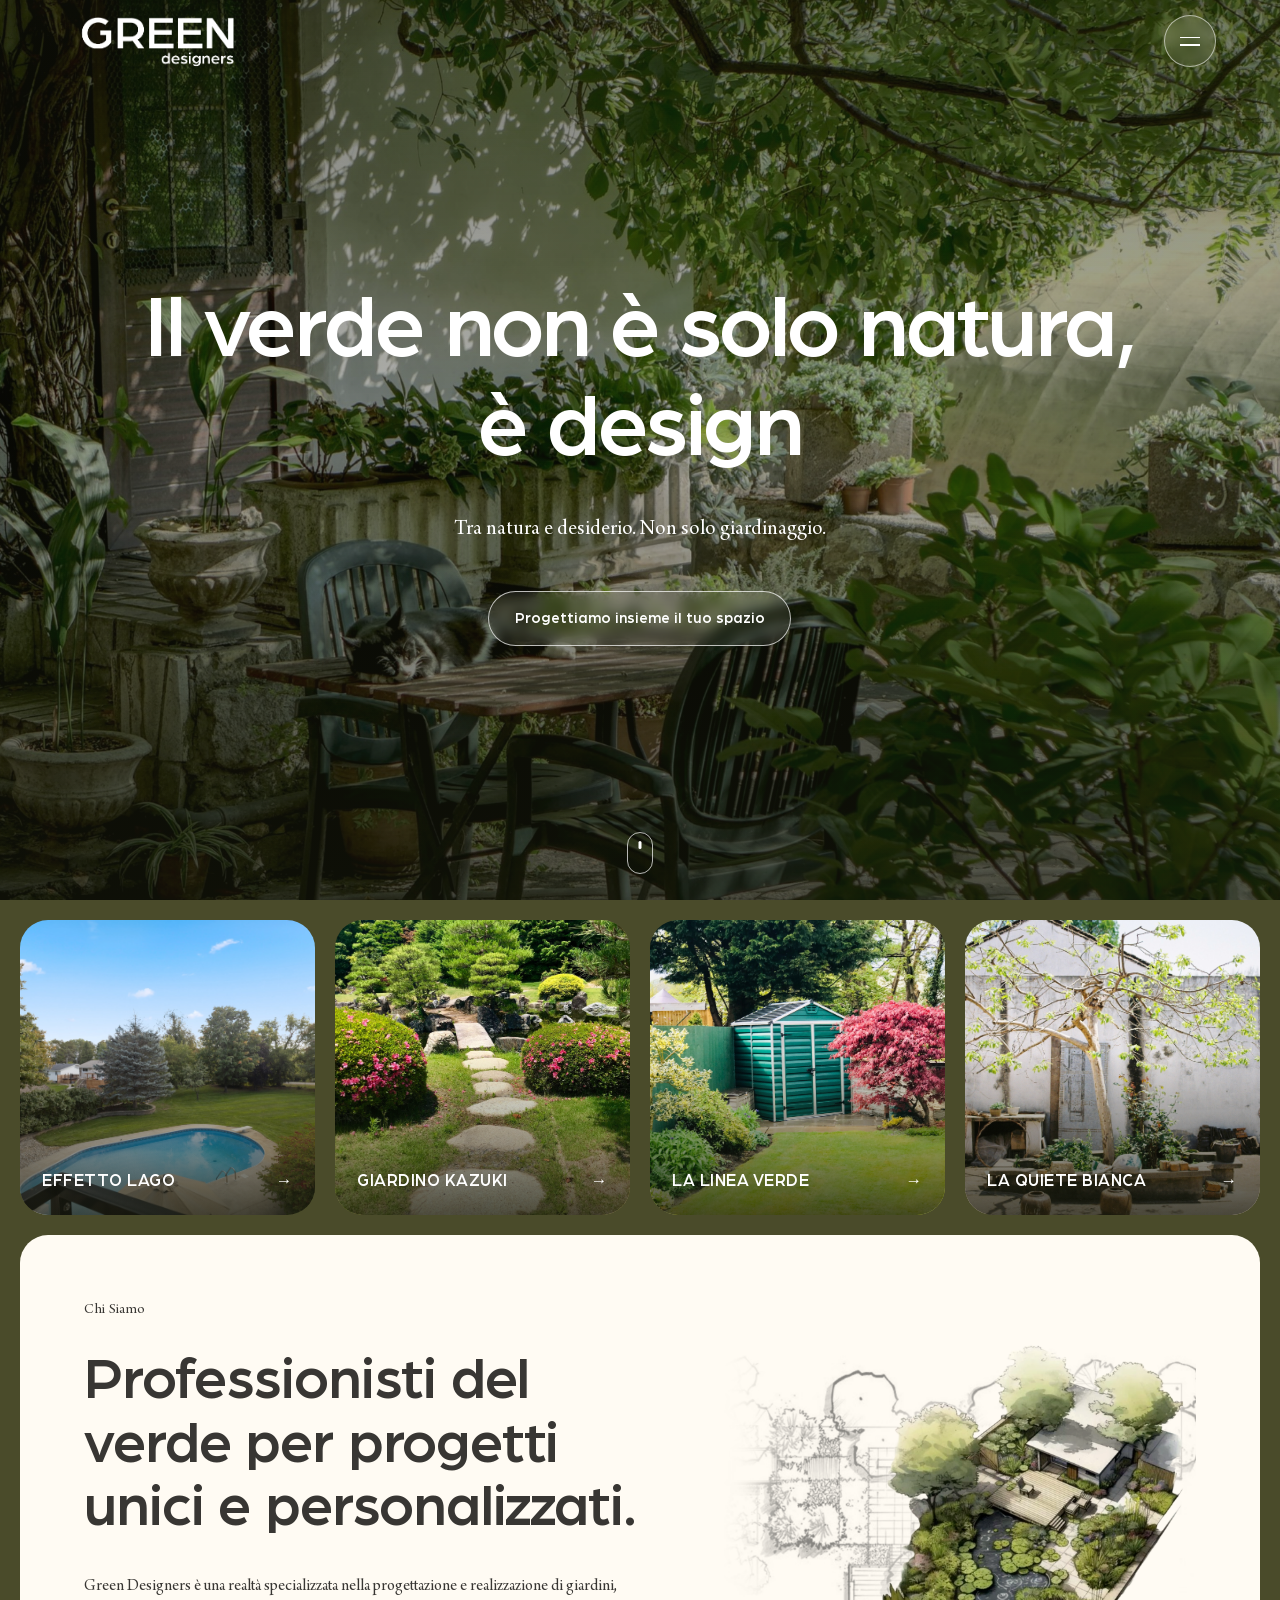
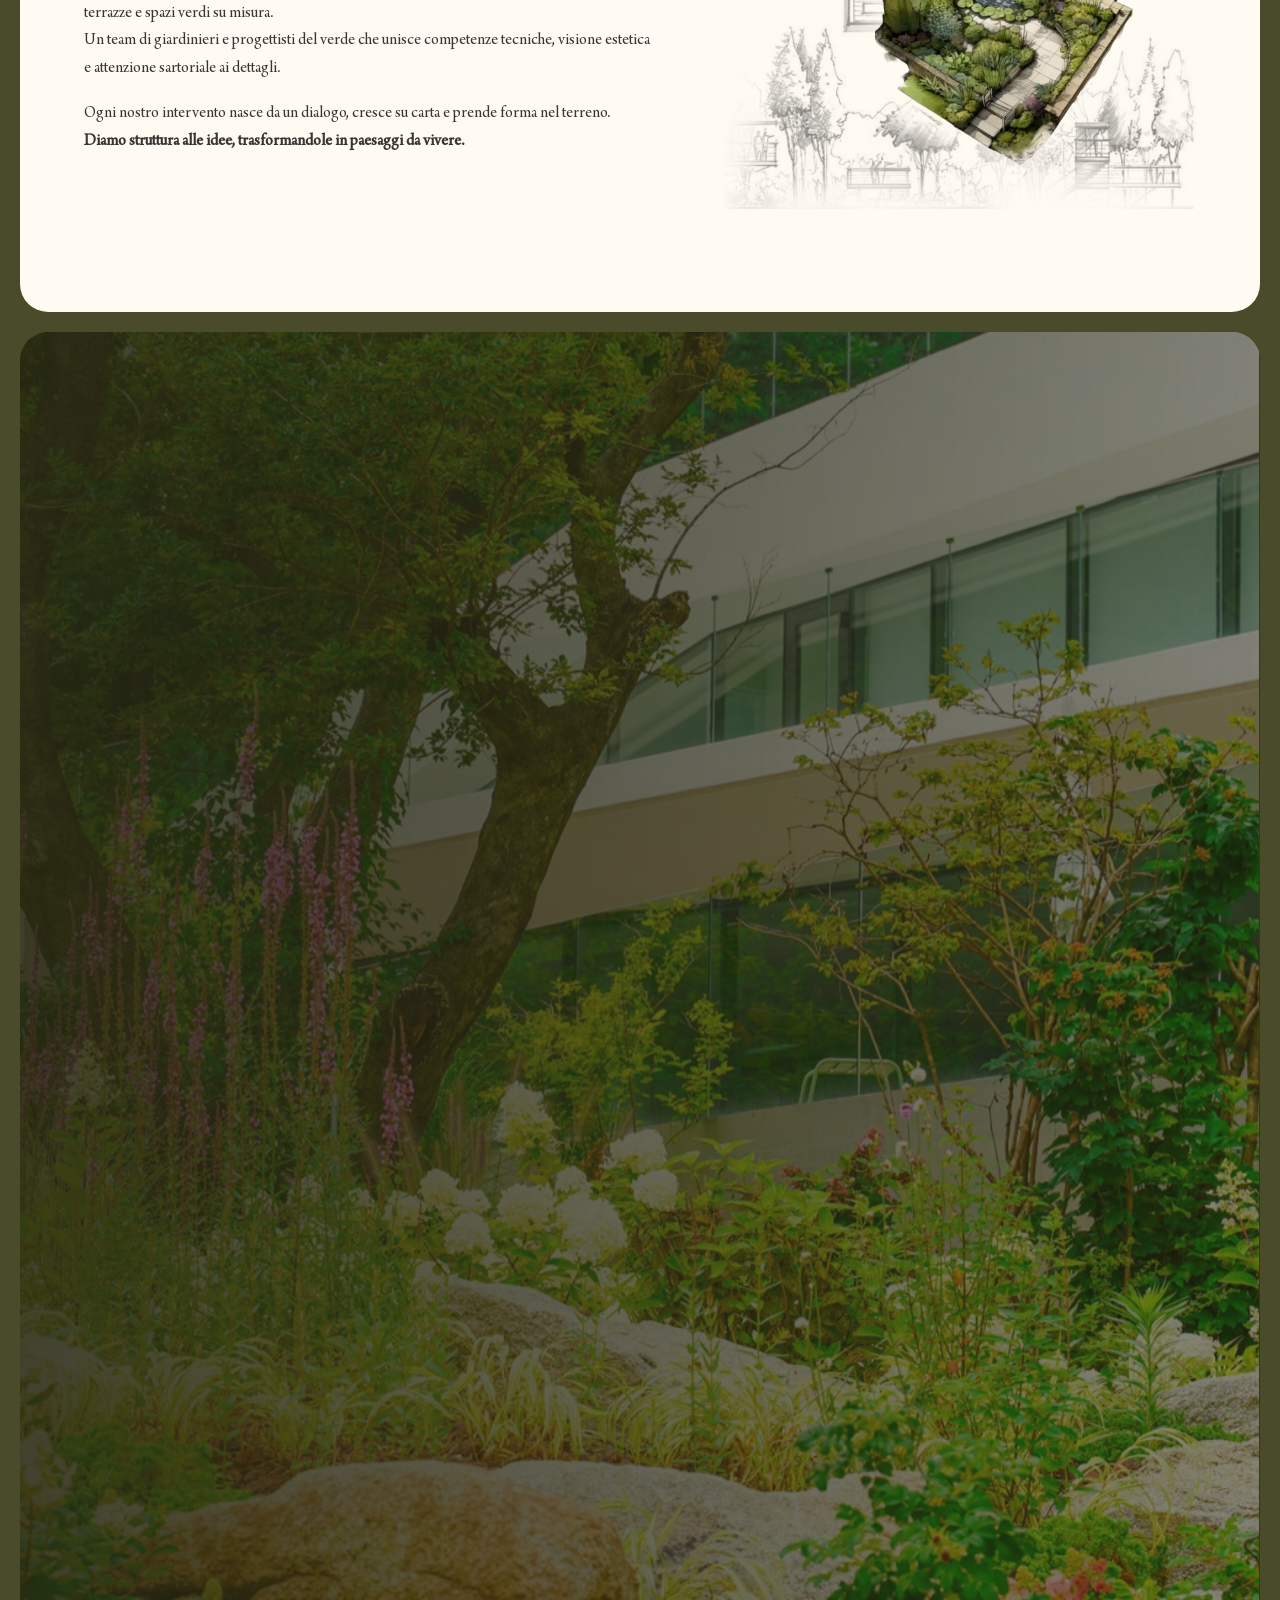
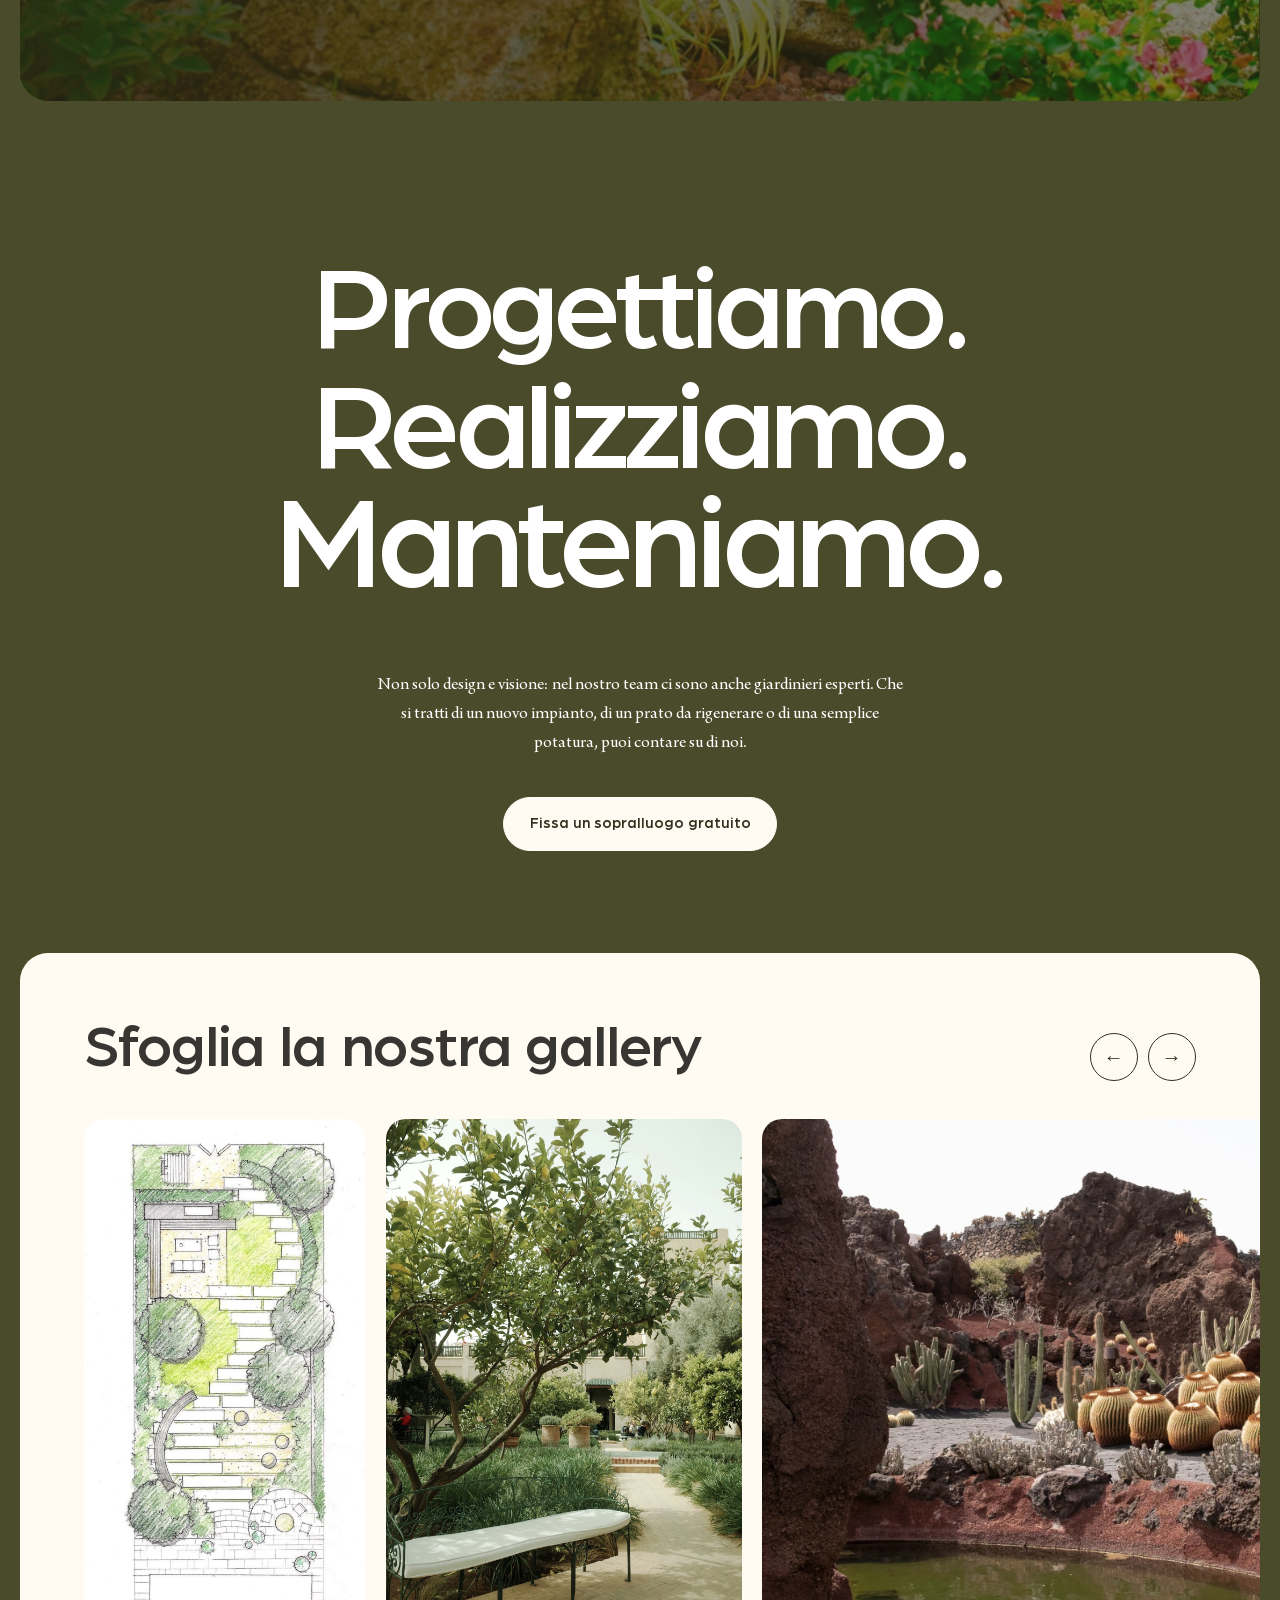
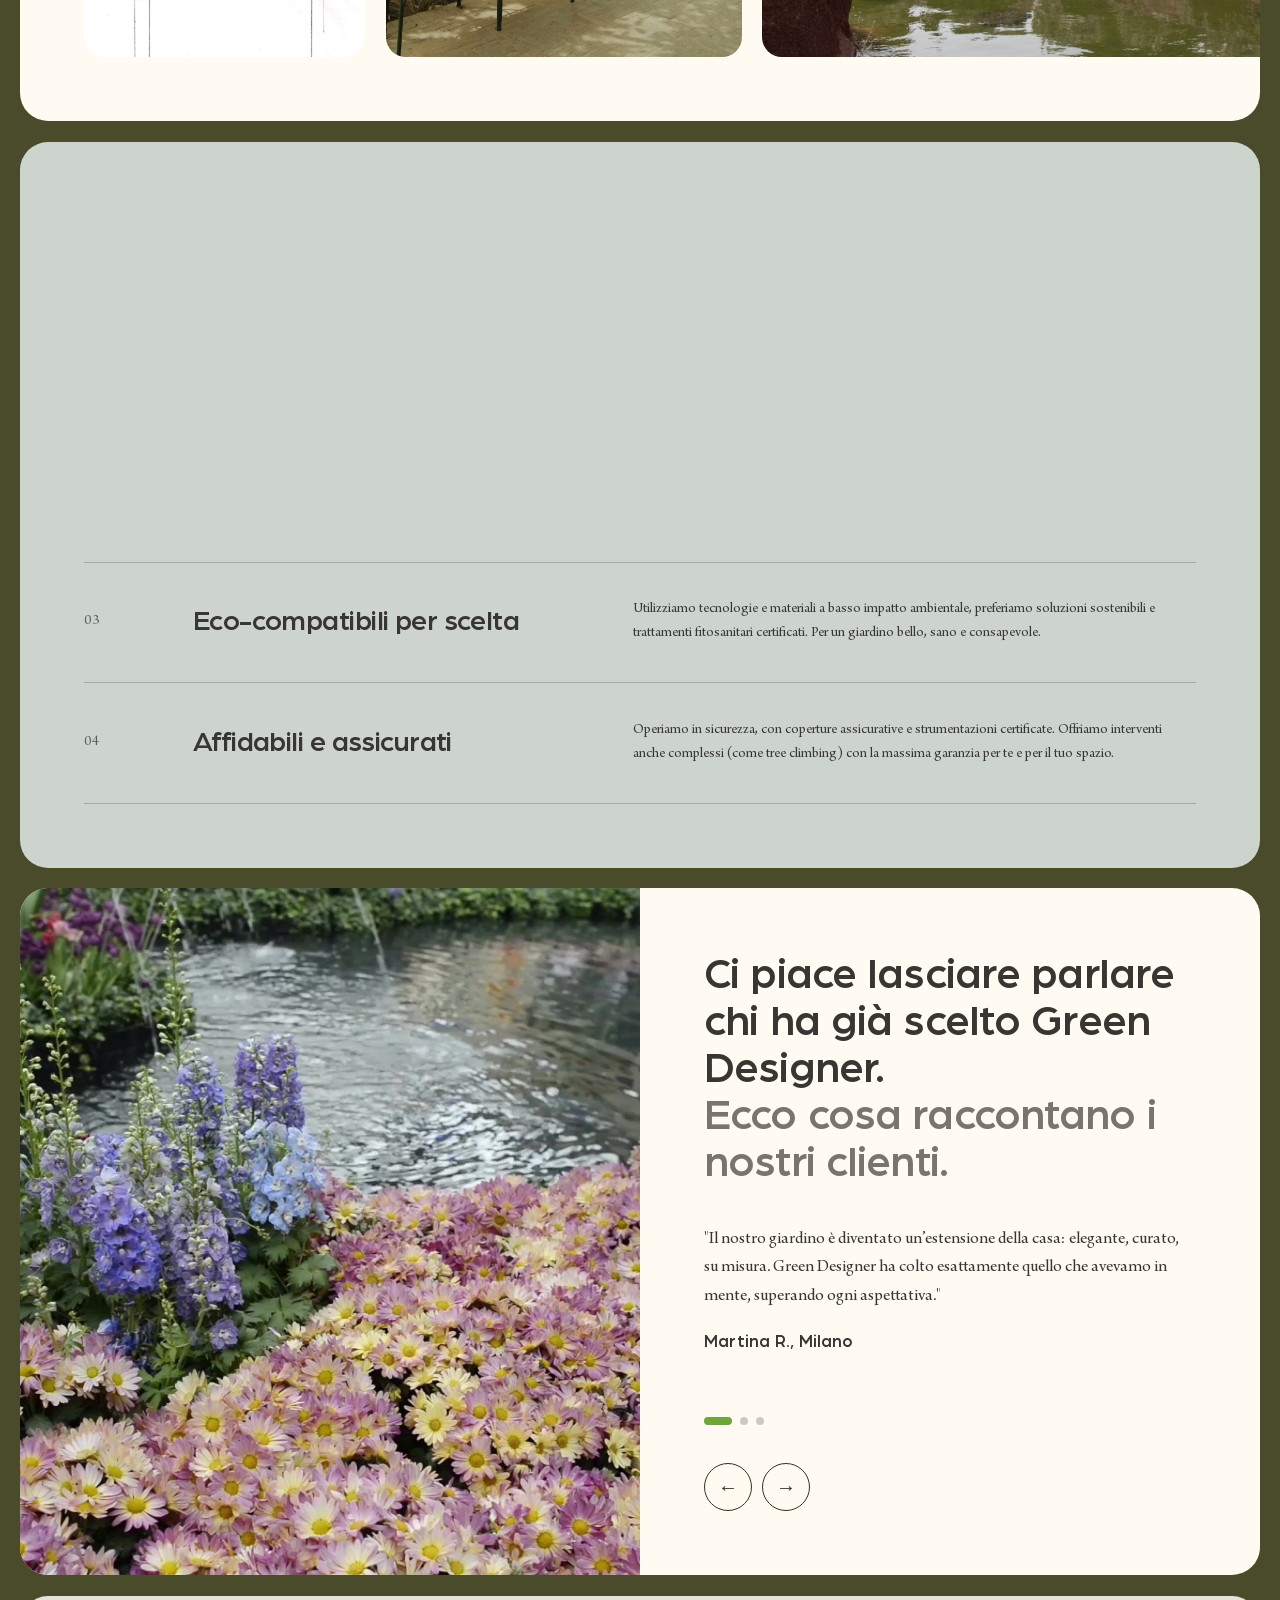
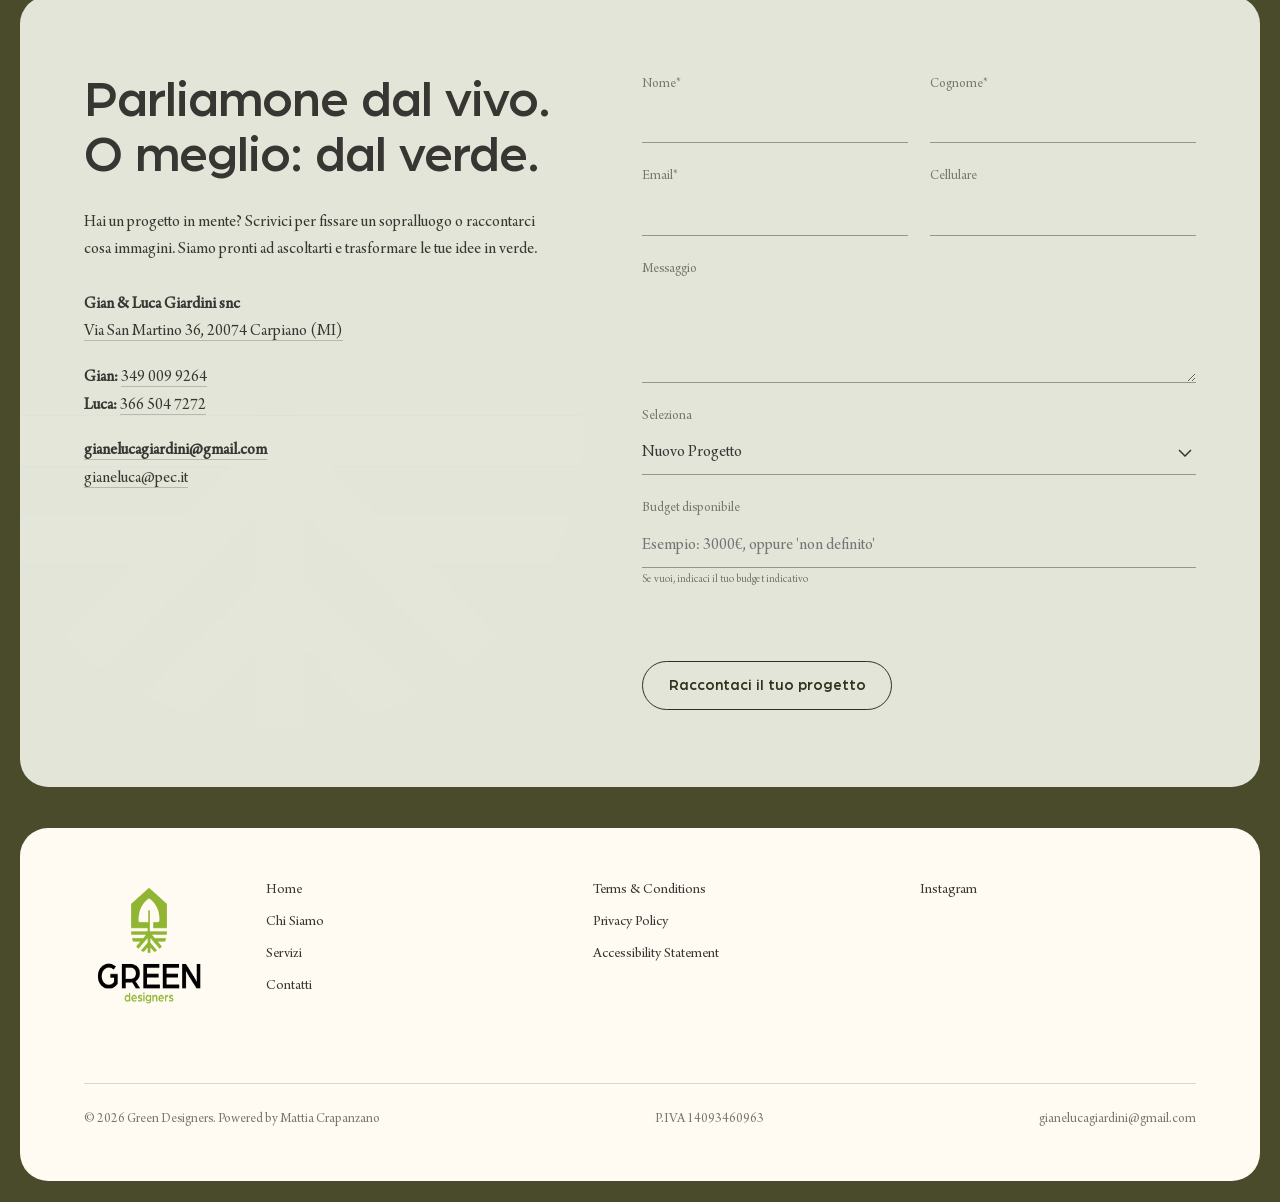
==== commit c651460d: "Recensioni a scorrimento, Chi Siamo come originale, logo piu grande, menu con X, header che si nasco" ====
--- a/index.html
+++ b/index.html
@@ -17,6 +17,7 @@
 </head>
 <body class="home">
 <a class="skip" href="#main">Passa al contenuto principale</a>
+<div class="progress" data-progress aria-hidden="true"></div>
 
 <header class="site-header" data-header>
   <a class="brand" href="index.html" aria-label="Green Designers – Home"><img src="assets/img/logo-bianco.png" alt="Green Designers" width="237" height="237"></a>
@@ -157,12 +158,21 @@
   </div>
   <div class="testi-body">
     <h2 class="display" data-reveal>Ci piace lasciare parlare chi ha già scelto Green Designer.<br><span>Ecco cosa raccontano i nostri clienti.</span></h2>
-    <div class="quote-slider" data-quotes>
+    <div class="quote-slider" data-quotes aria-live="polite">
       <blockquote class="quote is-active">
         <p>"Il nostro giardino è diventato un’estensione della casa: elegante, curato, su misura. Green Designer ha colto esattamente quello che avevamo in mente, superando ogni aspettativa."</p>
         <footer>Martina R., Milano</footer>
       </blockquote>
-    </div>
+      <blockquote class="quote">
+        <p>"Seri, precisi e professionali. Ci hanno seguito passo dopo passo nella realizzazione di un giardino condominiale funzionale e bellissimo. Puntuali e affidabili."</p>
+        <footer>Amministrazione Condominio Le Palme, Pavia</footer>
+      </blockquote>
+      <blockquote class="quote">
+        <p>“Non sono solo giardinieri: sono veri progettisti del verde. Hanno trasformato il nostro terrazzo in uno spazio da vivere ogni giorno.”</p>
+        <footer>Luca e Chiara, Lodi</footer>
+      </blockquote>
+    </div>
+    <div class="quote-dots" data-qdots aria-hidden="true"><span class="on"></span><span></span><span></span></div>
     <div class="arrows">
       <button type="button" class="arrow" aria-label="Recensione precedente" data-qprev>←</button>
       <button type="button" class="arrow" aria-label="Recensione successiva" data-qnext>→</button>
@@ -196,15 +206,9 @@
   <label class="field"><span>Messaggio</span><textarea name="messaggio" rows="3"></textarea></label>
   <label class="field"><span>Seleziona</span>
     <select name="tipo">
-      <option>Nuovo Progetto</option>
-      <option>Progettazione paesaggistica e su misura</option>
-      <option>Realizzazione laghetti, camminamenti e aree relax</option>
-      <option>Manutenzione ordinaria e straordinaria</option>
-      <option>Abbattimenti e potature speciali in tree climbing</option>
-      <option>Trattamenti fitosanitari certificati</option>
-      <option>Posa e fornitura di piante ornamentali</option>
-      <option>Impianti di irrigazione e illuminazione</option>
-      <option>Altro</option>
+      <option>Manutenzione Ordinaria</option>
+      <option selected>Nuovo Progetto</option>
+      <option>Revisione Progetto Esistente</option>
     </select>
   </label>
   <label class="field"><span>Budget disponibile</span><input type="text" name="budget" placeholder="Esempio: 3000€, oppure 'non definito'"><small>Se vuoi, indicaci il tuo budget indicativo</small></label>
@@ -231,12 +235,13 @@
       <li><a href="https://www.instagram.com/" target="_blank" rel="noopener">Instagram</a></li>
     </ul>
     <div class="footer-legal">
-      <span>© 2025 Green Designers. Powered by <a href="https://www.wedooo.it/" target="_blank" rel="noopener">WeDooo.it</a></span>
+      <span>© 2026 Green Designers. Powered by <a href="https://www.crapanzano.work/luce/siti-web/" target="_blank" rel="noopener">Mattia Crapanzano</a></span>
       <span>P.IVA 14093460963</span>
       <a href="mailto:gianelucagiardini@gmail.com">gianelucagiardini@gmail.com</a>
     </div>
   </div>
 </footer>
+<a class="fab" href="contatti.html" data-fab aria-label="Richiedi un sopralluogo gratuito"><span>Sopralluogo gratuito</span></a>
 <script src="assets/js/main.js" defer></script>
 </body>
 </html>
--- a/assets/css/style.css
+++ b/assets/css/style.css
@@ -41,18 +41,18 @@
 .btn-light:hover{background:var(--sage);border-color:var(--sage)}
 
 /* header + menu */
-.site-header{position:fixed;inset:0 0 auto 0;z-index:100;display:flex;justify-content:space-between;align-items:center;padding:14px var(--pad);transition:background .4s,backdrop-filter .4s,padding .4s,transform .5s var(--ease)}
+.site-header{position:fixed;inset:0 0 auto 0;z-index:130;display:flex;justify-content:space-between;align-items:center;padding:14px var(--pad);transition:background .4s,backdrop-filter .4s,padding .4s,transform .5s var(--ease)}
 .site-header.is-solid{background:rgba(50,49,30,.82);backdrop-filter:blur(14px);padding-block:8px}
 .site-header.is-hidden{transform:translateY(-100%)}
-.brand img{width:clamp(96px,9vw,128px);height:auto;transition:width .4s}
-.is-solid .brand img{width:clamp(80px,7vw,100px)}
-.burger{width:52px;height:52px;border-radius:50%;border:1px solid rgba(255,255,255,.55);background:rgba(255,255,255,.08);backdrop-filter:blur(6px);display:grid;place-content:center;gap:6px;cursor:pointer;z-index:120;transition:background .3s}
+.brand img{width:clamp(150px,15vw,230px);height:auto;transition:width .4s}
+.is-solid .brand img{width:clamp(124px,11vw,170px)}
+.burger{width:52px;height:52px;border-radius:50%;border:1px solid rgba(255,255,255,.55);background:rgba(255,255,255,.08);backdrop-filter:blur(6px);display:grid;place-content:center;gap:6px;cursor:pointer;z-index:140;transition:background .3s}
 .burger:hover{background:rgba(255,255,255,.2)}
 .burger span{display:block;width:20px;height:1.5px;background:#fff;transition:transform .4s var(--ease)}
 .menu-open .burger span:first-child{transform:translateY(3.75px) rotate(45deg)}
 .menu-open .burger span:last-child{transform:translateY(-3.75px) rotate(-45deg)}
 .menu-open .site-header{background:none;backdrop-filter:none}
-.menu{position:fixed;inset:0;z-index:110;background:var(--olive);color:var(--cream);display:flex;flex-direction:column;justify-content:center;padding:var(--pad);clip-path:circle(0 at calc(100% - 52px) 40px);visibility:hidden;transition:clip-path .7s var(--ease),visibility 0s .7s}
+.menu{position:fixed;inset:0;z-index:125;background:var(--olive);color:var(--cream);display:flex;flex-direction:column;justify-content:center;padding:var(--pad);clip-path:circle(0 at calc(100% - 52px) 40px);visibility:hidden;transition:clip-path .7s var(--ease),visibility 0s .7s}
 .menu-open .menu{clip-path:circle(150% at calc(100% - 52px) 40px);visibility:visible;transition:clip-path .7s var(--ease)}
 .menu ul{display:grid;gap:clamp(4px,1.4vh,14px)}
 .menu li{overflow:hidden}
@@ -158,7 +158,7 @@
 
 /* contatti */
 .contact{position:relative;background:var(--sage-l);margin:var(--gap);border-radius:var(--r);overflow:hidden;isolation:isolate}
-.contact-mark{position:absolute;left:-6%;bottom:-18%;width:min(640px,60vw);opacity:.07;z-index:-1;pointer-events:none}
+.contact-mark{position:absolute;left:-4%;bottom:-12%;width:min(620px,60vw);opacity:.07;z-index:-1;pointer-events:none}
 .contact-in{display:grid;grid-template-columns:1fr 1.15fr;gap:clamp(30px,6vw,100px);padding:clamp(36px,6vw,96px) var(--pad)}
 .contact h1,.contact h2{font-size:clamp(32px,4vw,60px);margin-bottom:clamp(16px,2vw,28px)}
 .contact h2 span,.contact h1 span{color:var(--muted)}
@@ -254,7 +254,34 @@
 .legal-article a{text-decoration-thickness:1px}
 
 /* responsive */
+/* chi siamo */
+.about-page{background:var(--cream);margin:clamp(96px,11vw,150px) var(--gap) var(--gap);border-radius:var(--r);padding:clamp(28px,5vw,80px) var(--pad)}
+.about-page-top{display:grid;grid-template-columns:1fr 1.1fr;gap:clamp(24px,6vw,100px);align-items:start;margin-bottom:clamp(30px,5vw,70px)}
+.about-page-img{border-radius:20px;overflow:hidden;aspect-ratio:21/8}
+.about-page-img img{width:100%;height:116%;object-fit:cover}
+.contact small{font-size:.8em;color:var(--muted)}
+
+/* chicche UX */
+.progress{position:fixed;inset:0 0 auto 0;height:3px;z-index:150;transform-origin:left;transform:scaleX(0);background:var(--leaf)}
+.fab{position:fixed;right:clamp(14px,2vw,28px);bottom:clamp(14px,2vw,28px);z-index:90;display:inline-flex;align-items:center;gap:.6em;background:var(--cream);color:var(--olive);font-family:var(--head);font-size:15px;text-decoration:none;padding:.85em 1.3em;border-radius:99px;box-shadow:0 14px 40px -12px rgba(0,0,0,.55);transform:translateY(140%);opacity:0;transition:transform .6s var(--ease),opacity .6s,background .3s}
+.fab::before{content:"";width:9px;height:9px;border-radius:50%;background:var(--leaf);box-shadow:0 0 0 0 rgba(111,165,58,.6);animation:pulse 2.2s infinite}
+@keyframes pulse{70%{box-shadow:0 0 0 12px rgba(111,165,58,0)}100%{box-shadow:0 0 0 0 rgba(111,165,58,0)}}
+.fab.show{transform:none;opacity:1}
+.fab:hover{background:var(--sage)}
+.quote-dots{display:flex;gap:8px}
+.quote-dots span{width:8px;height:8px;border-radius:99px;background:rgba(56,54,51,.25);transition:width .5s var(--ease),background .4s}
+.quote-dots span.on{width:28px;background:var(--leaf)}
+.quote-slider{min-height:9em}
+.cursor{position:fixed;left:0;top:0;z-index:160;pointer-events:none;width:92px;height:92px;margin:-46px 0 0 -46px;border-radius:50%;background:var(--olive);color:var(--cream);display:grid;place-items:center;font-family:var(--head);font-size:14px;opacity:0;transition:opacity .3s}
+.cursor.on{opacity:1}
+body{animation:pagein .6s var(--ease) both}
+body.leaving{opacity:0;transition:opacity .25s}
+@keyframes pagein{from{opacity:0}to{opacity:1}}
+@media (hover:none){.cursor{display:none}}
+
 @media (max-width:1000px){
+  .about-page-top{grid-template-columns:1fr}
+  .about-page-img{aspect-ratio:4/3}
   .project-grid{grid-template-columns:repeat(2,1fr)}
   .about-card{grid-template-columns:1fr}
   .service-cards{grid-template-columns:1fr}
